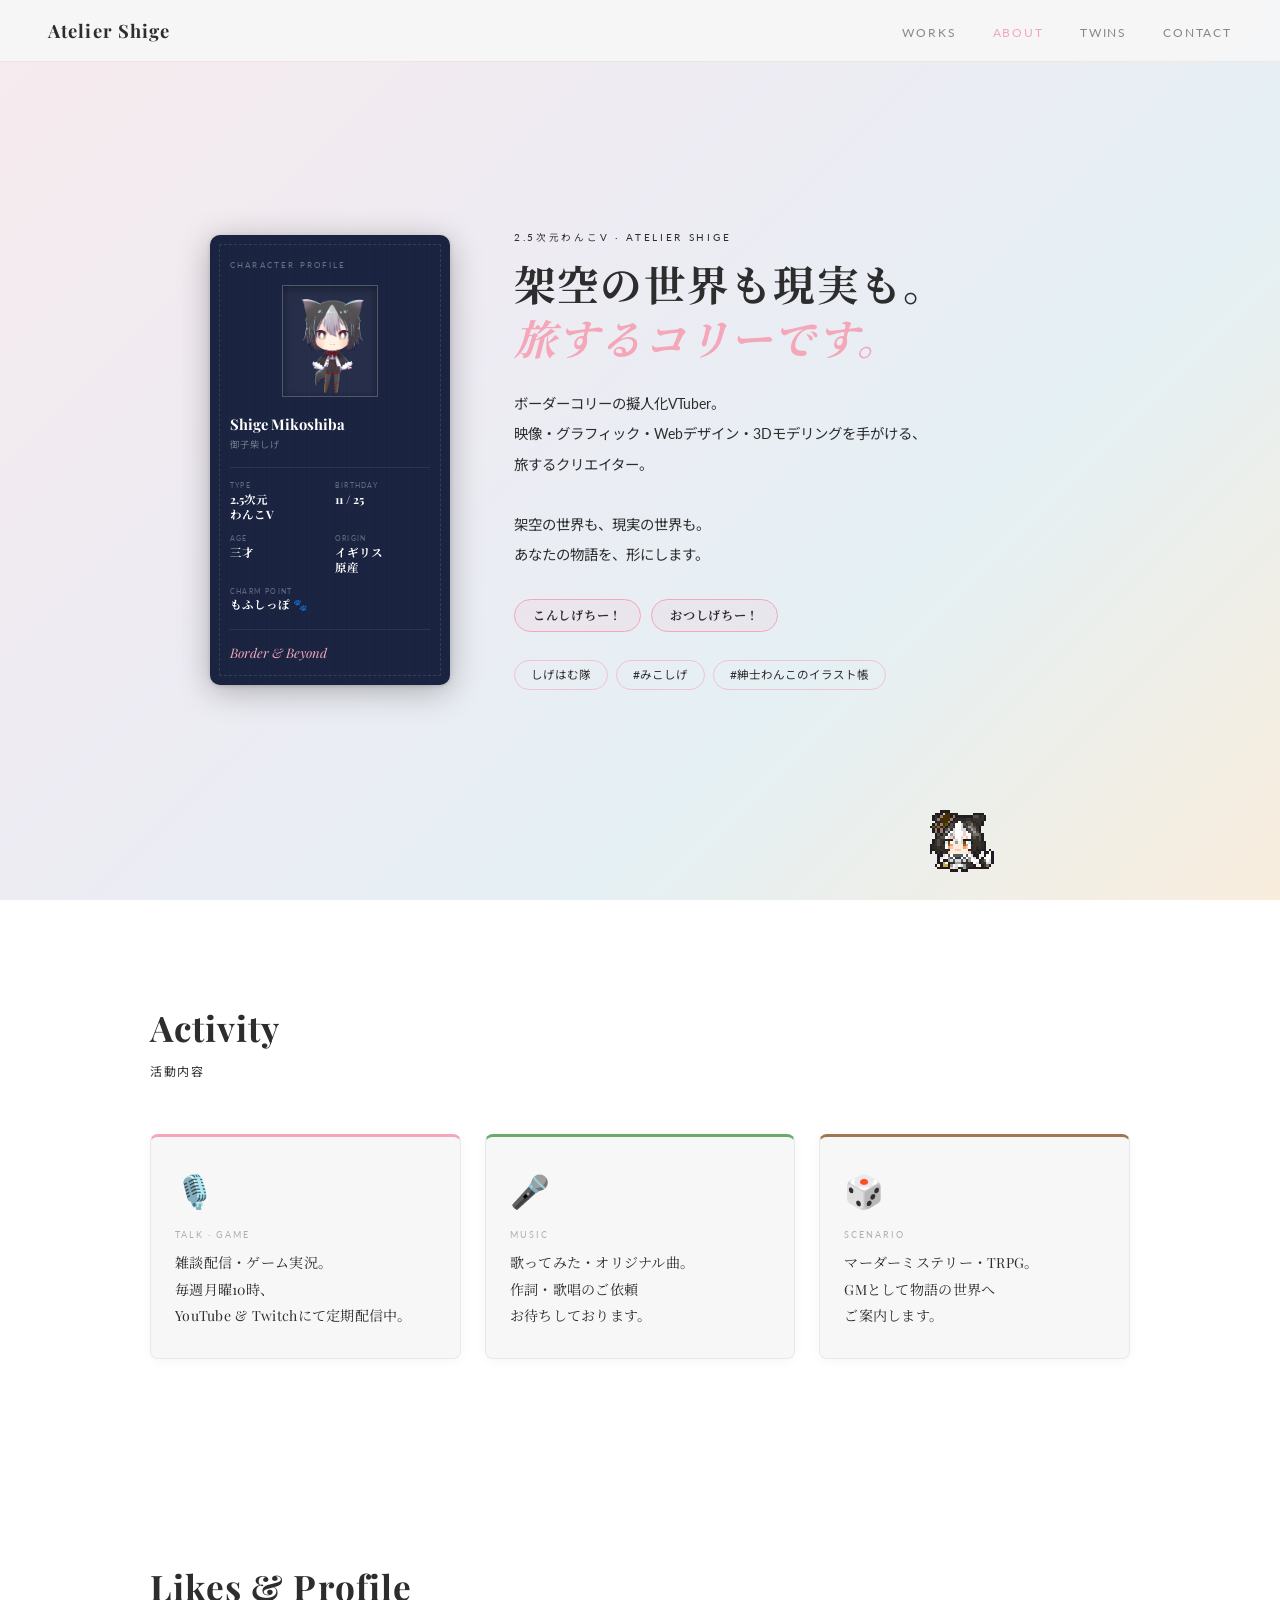
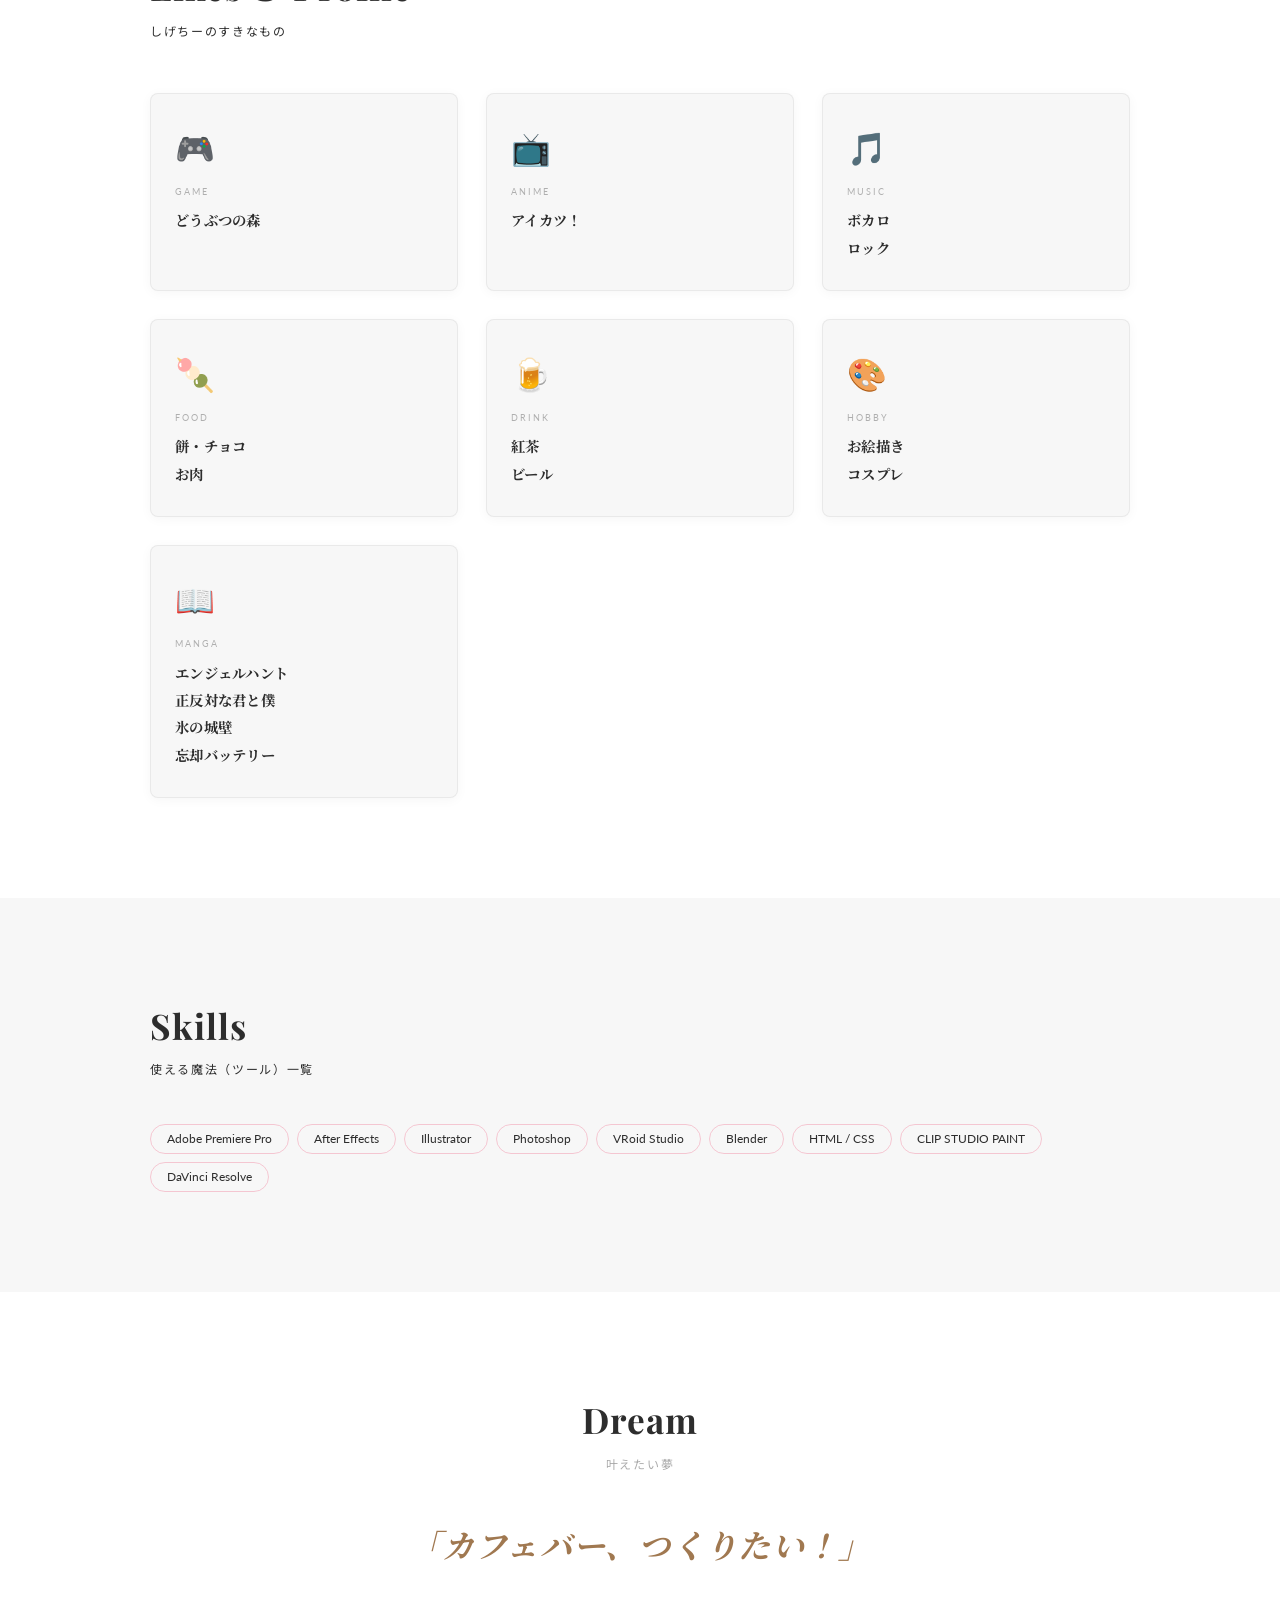
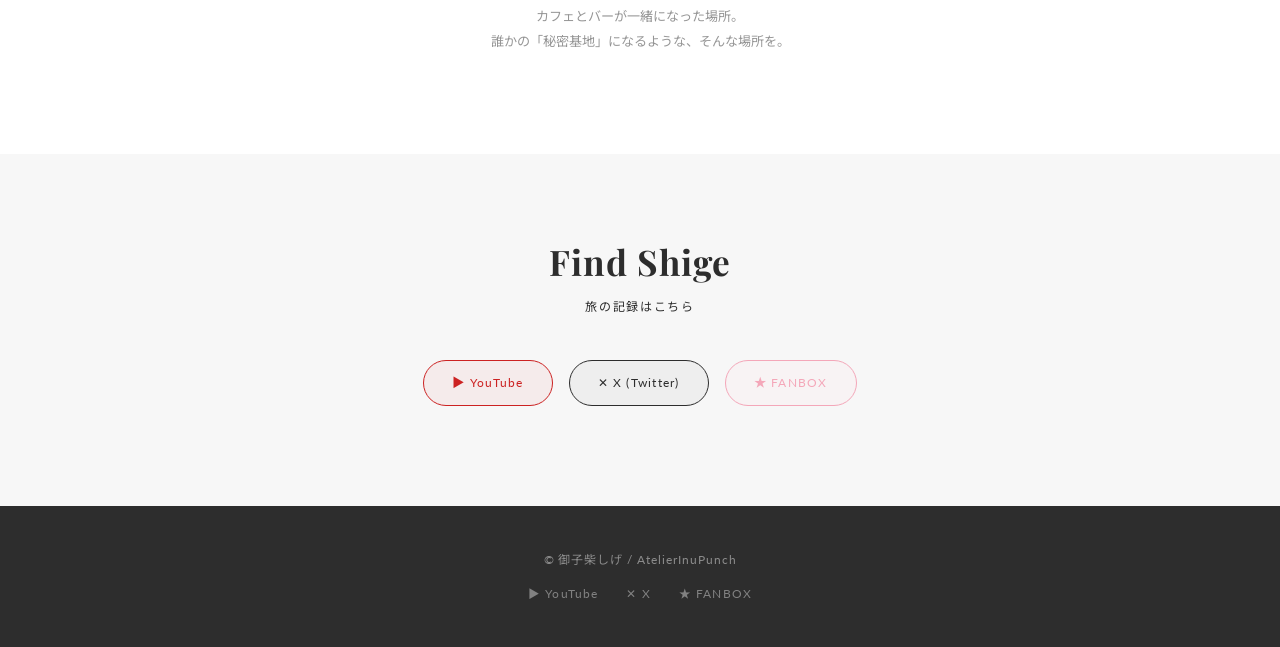
==== about.html @ a6fb4b96 "Initial commit: portfolio site" ====
<!DOCTYPE html>
<html lang="ja">
<head>
  <meta charset="UTF-8">
  <meta name="viewport" content="width=device-width, initial-scale=1.0">
  <title>About Shige | Atelier Shige</title>
  <meta name="description" content="御子柴しげ — 2.5次元わんこV。ボーダーコリーの擬人化VTuber。好奇心旺盛な旅するクリエイター。">
  <link rel="preconnect" href="https://fonts.googleapis.com">
  <link rel="preconnect" href="https://fonts.gstatic.com" crossorigin>
  <link href="https://fonts.googleapis.com/css2?family=Noto+Serif+JP:wght@400;700&family=Noto+Sans+JP:wght@400;500&family=Playfair+Display:ital,wght@0,400;0,700;1,400&family=Lato:wght@300;400&display=swap" rel="stylesheet">
  <link rel="stylesheet" href="css/style.css">
  <style>
    /* ===== About ページ専用スタイル ===== */

    /* ---- HERO ---- */
    .about-hero {
      min-height: 100vh;
      display: flex;
      align-items: center;
      justify-content: center;
      padding: 100px 40px 80px;
      position: relative;
      overflow: hidden;
    }

    .about-hero__bg {
      position: absolute;
      inset: 0;
      background: var(--hero-gradient);
      opacity: 0.15;
      z-index: 0;
    }

    .about-hero__inner {
      position: relative;
      z-index: 1;
      display: grid;
      grid-template-columns: auto 1fr;
      gap: 64px;
      align-items: center;
      max-width: 860px;
      width: 100%;
    }

    /* ---- ID カード ---- */
    .id-card {
      width: 240px;
      flex-shrink: 0;
      background:
        repeating-linear-gradient(
          90deg,
          transparent,
          transparent 19px,
          rgba(255,255,255,0.015) 19px,
          rgba(255,255,255,0.015) 20px
        ),
        #1a2340;
      color: #ffffff;
      border-radius: 10px;
      padding: 24px 20px 22px;
      box-shadow: 0 6px 32px rgba(0,0,0,0.28), 0 1px 4px rgba(0,0,0,0.15);
      outline: 1.5px dashed rgba(255,255,255,0.12);
      outline-offset: -10px;
    }

    .id-card__header {
      font-size: 0.48rem;
      letter-spacing: 0.28em;
      opacity: 0.35;
      text-transform: uppercase;
      margin-bottom: 14px;
    }

    .id-card__photo {
      width: 96px;
      height: 112px;
      margin: 0 auto 16px;
      overflow: hidden;
      border: 1px solid rgba(255,255,255,0.2);
      background: rgba(255,255,255,0.05);
      box-shadow: inset 0 2px 8px rgba(0,0,0,0.4);
    }
    .id-card__photo img {
      width: 100%;
      height: 100%;
      object-fit: cover;
      object-position: top center;
      display: block;
    }

    .id-card__name-en {
      font-family: var(--font-serif);
      font-size: 0.92rem;
      font-weight: 700;
      margin-bottom: 2px;
    }
    .id-card__name-ja {
      font-size: 0.58rem;
      letter-spacing: 0.12em;
      opacity: 0.4;
      margin-bottom: 14px;
    }

    .id-card__row {
      display: grid;
      grid-template-columns: 1fr 1fr;
      gap: 10px;
      border-top: 1px solid rgba(255,255,255,0.08);
      padding-top: 12px;
      margin-top: 2px;
    }
    .id-card__field-label {
      font-size: 0.42rem;
      letter-spacing: 0.18em;
      opacity: 0.32;
      text-transform: uppercase;
      margin-bottom: 2px;
    }
    .id-card__field-val {
      font-family: var(--font-serif);
      font-size: 0.72rem;
      font-weight: 700;
      line-height: 1.3;
    }

    .id-card__tagline {
      font-family: var(--font-serif);
      font-style: italic;
      font-size: 0.82rem;
      color: var(--shige-pink);
      margin-top: 16px;
      padding-top: 12px;
      border-top: 1px solid rgba(255,255,255,0.08);
    }

    /* ---- プロフィールテキスト（右カラム） ---- */
    .about-hero__text {
      max-width: 480px;
    }

    .about-hero__eyebrow {
      font-size: 0.6rem;
      letter-spacing: 0.28em;
      opacity: 0.35;
      text-transform: uppercase;
      margin-bottom: 12px;
    }

    .about-hero__catch {
      font-family: var(--font-serif);
      font-size: clamp(1.8rem, 3.5vw, 2.6rem);
      font-weight: 700;
      line-height: 1.3;
      margin-bottom: 24px;
      letter-spacing: 0.03em;
    }

    .about-hero__catch em {
      font-style: italic;
      color: var(--shige-pink);
    }

    .about-hero__copy {
      font-size: 0.9rem;
      line-height: 2.1;
      opacity: 0.72;
      margin-bottom: 28px;
    }

    /* 挨拶バッジ */
    .greeting-badges {
      display: flex;
      gap: 10px;
      flex-wrap: wrap;
      margin-bottom: 28px;
    }
    .greeting-badge {
      font-family: var(--font-serif);
      font-size: 0.76rem;
      font-weight: 700;
      padding: 6px 18px;
      border-radius: 100px;
      background: rgba(244,167,185,0.12);
      border: 1.5px solid var(--shige-pink);
      color: var(--dark-text);
      letter-spacing: 0.06em;
    }

    /* ---- LIKES セクション ---- */
    .likes-section {
      padding: 100px 0;
      background: #ffffff;
    }

    .likes-grid {
      display: grid;
      grid-template-columns: repeat(3, 1fr);
      gap: 28px;
      margin-top: 52px;
    }

    .like-card {
      background: var(--white-base);
      border-radius: 8px;
      padding: 28px 24px;
      border: 1.5px solid rgba(0,0,0,0.06);
      box-shadow: 0 2px 12px rgba(0,0,0,0.04);
    }

    .like-card__icon {
      font-size: 2rem;
      margin-bottom: 12px;
    }

    .like-card__label {
      font-size: 0.56rem;
      letter-spacing: 0.22em;
      opacity: 0.35;
      text-transform: uppercase;
      margin-bottom: 8px;
    }

    .like-card__items {
      font-family: var(--font-serif);
      font-size: 0.9rem;
      font-weight: 700;
      line-height: 1.9;
      letter-spacing: 0.02em;
    }

    /* ---- SKILLS セクション ---- */
    .skills-section {
      padding: 100px 0;
      background: var(--white-base);
    }

    /* ---- DREAM セクション ---- */
    .dream-section {
      padding: 100px 0;
      background: #ffffff;
      text-align: center;
    }

    .dream-quote {
      font-family: var(--font-serif);
      font-style: italic;
      font-size: clamp(1.4rem, 3vw, 2rem);
      font-weight: 700;
      color: var(--cocoa-brown);
      margin: 32px auto;
      max-width: 560px;
      line-height: 1.7;
      letter-spacing: 0.04em;
    }

    .dream-sub {
      font-size: 0.82rem;
      opacity: 0.5;
      line-height: 1.9;
    }

    /* ---- SNS ---- */
    .sns-section {
      padding: 80px 0 100px;
      background: var(--white-base);
      text-align: center;
    }

    .sns-grid {
      display: flex;
      justify-content: center;
      gap: 16px;
      flex-wrap: wrap;
      margin-top: 40px;
    }

    .sns-btn {
      display: inline-flex;
      align-items: center;
      gap: 8px;
      padding: 12px 28px;
      border-radius: 100px;
      font-size: 0.78rem;
      letter-spacing: 0.1em;
      border: 1.5px solid currentColor;
      transition: transform 0.25s cubic-bezier(.34,1.56,.64,1),
                  background 0.2s, color 0.2s;
    }
    .sns-btn:hover {
      transform: translateY(-3px);
    }
    .sns-btn--yt {
      color: #cc2222;
      background: rgba(204,34,34,0.05);
    }
    .sns-btn--yt:hover { background: #cc2222; color: #fff; }

    .sns-btn--x {
      color: var(--dark-text);
      background: rgba(45,45,45,0.04);
    }
    .sns-btn--x:hover { background: var(--dark-text); color: #fff; }

    .sns-btn--fanbox {
      color: var(--shige-pink);
      background: rgba(244,167,185,0.06);
    }
    .sns-btn--fanbox:hover { background: var(--shige-pink); color: #fff; }

    /* ---- Responsive ---- */
    @media (max-width: 760px) {
      .about-hero__inner {
        grid-template-columns: 1fr;
        justify-items: center;
        gap: 36px;
      }
      .about-hero__text {
        text-align: center;
      }
      .greeting-badges {
        justify-content: center;
      }
      .skill-tags {
        justify-content: center;
      }
      .likes-grid {
        grid-template-columns: 1fr 1fr;
      }
      .about-hero {
        padding: 80px 20px 60px;
      }
    }
    @media (max-width: 500px) {
      .likes-grid {
        grid-template-columns: 1fr;
      }
    }
  </style>
</head>
<body>

  <!-- 右下固定マスコット -->
  <img class="mascot-sticky"
       src="assets/characters/dot/dotpict_animation_20260107_115826.gif"
       alt="しげちゃん">

  <!-- ナビゲーション -->
  <nav class="site-nav">
    <a class="site-nav__logo" href="index.html">Atelier Shige</a>
    <ul class="site-nav__links">
      <li><a href="index.html#works">WORKS</a></li>
      <li><a href="about.html" style="opacity:1; color: var(--shige-pink);">ABOUT</a></li>
      <li><a href="twins.html">TWINS</a></li>
      <li><a href="index.html#contact">CONTACT</a></li>
    </ul>
  </nav>

  <!-- ==============================
       HERO — IDカード + プロフィール
  ============================== -->
  <section class="about-hero">
    <div class="about-hero__bg"></div>
    <div class="about-hero__inner">

      <!-- IDカード -->
      <div class="id-card reveal">
        <p class="id-card__header">Character Profile</p>
        <div class="id-card__photo">
          <img src="assets/characters/sd/sd_normal_stand.png" alt="御子柴しげ">
        </div>
        <p class="id-card__name-en">Shige Mikoshiba</p>
        <p class="id-card__name-ja">御子柴しげ</p>

        <div class="id-card__row">
          <div>
            <p class="id-card__field-label">Type</p>
            <p class="id-card__field-val">2.5次元<br>わんこV</p>
          </div>
          <div>
            <p class="id-card__field-label">Birthday</p>
            <p class="id-card__field-val">11 / 25</p>
          </div>
          <div>
            <p class="id-card__field-label">Age</p>
            <p class="id-card__field-val">三才</p>
          </div>
          <div>
            <p class="id-card__field-label">Origin</p>
            <p class="id-card__field-val">イギリス<br>原産</p>
          </div>
          <div style="grid-column: 1 / -1;">
            <p class="id-card__field-label">Charm Point</p>
            <p class="id-card__field-val">もふしっぽ 🐾</p>
          </div>
        </div>

        <p class="id-card__tagline">Border &amp; Beyond</p>
      </div>

      <!-- プロフィールテキスト -->
      <div class="about-hero__text">
        <p class="about-hero__eyebrow reveal">2.5次元わんこV · Atelier Shige</p>
        <h1 class="about-hero__catch reveal">
          架空の世界も現実も。<br><em>旅するコリーです。</em>
        </h1>
        <p class="about-hero__copy reveal">
          ボーダーコリーの擬人化VTuber。<br>
          映像・グラフィック・Webデザイン・3Dモデリングを手がける、<br>
          旅するクリエイター。<br><br>
          架空の世界も、現実の世界も。<br>
          あなたの物語を、形にします。
        </p>

        <div class="greeting-badges reveal">
          <span class="greeting-badge">こんしげちー！</span>
          <span class="greeting-badge">おつしげちー！</span>
        </div>

        <div class="skill-tags reveal">
          <span class="tag">しげはむ隊</span>
          <span class="tag">#みこしげ</span>
          <span class="tag">#紳士わんこのイラスト帳</span>
        </div>
      </div>

    </div>
  </section>

  <!-- ==============================
       ACTIVITY
  ============================== -->
  <section style="padding: 100px 0; background: #ffffff;">
    <div class="section-inner">
      <h2 class="section-title reveal">Activity</h2>
      <p class="section-sub reveal">活動内容</p>
      <div style="display: grid; grid-template-columns: repeat(3,1fr); gap: 24px; margin-top: 52px;">

        <div class="like-card reveal" style="border-top: 3px solid var(--shige-pink);">
          <div class="like-card__icon">🎙️</div>
          <p class="like-card__label">Talk · Game</p>
          <p class="like-card__items" style="font-size:0.88rem; font-weight:400; line-height:1.9;">
            雑談配信・ゲーム実況。<br>毎週月曜10時、<br>YouTube & Twitchにて定期配信中。
          </p>
        </div>

        <div class="like-card reveal" style="border-top: 3px solid #6aaa6a;">
          <div class="like-card__icon">🎤</div>
          <p class="like-card__label">Music</p>
          <p class="like-card__items" style="font-size:0.88rem; font-weight:400; line-height:1.9;">
            歌ってみた・オリジナル曲。<br>作詞・歌唱のご依頼<br>お待ちしております。
          </p>
        </div>

        <div class="like-card reveal" style="border-top: 3px solid var(--cocoa-brown);">
          <div class="like-card__icon">🎲</div>
          <p class="like-card__label">Scenario</p>
          <p class="like-card__items" style="font-size:0.88rem; font-weight:400; line-height:1.9;">
            マーダーミステリー・TRPG。<br>GMとして物語の世界へ<br>ご案内します。
          </p>
        </div>

      </div>
    </div>
  </section>

  <!-- ==============================
       LIKES
  ============================== -->
  <section class="likes-section">
    <div class="section-inner">
      <h2 class="section-title reveal">Likes &amp; Profile</h2>
      <p class="section-sub reveal">しげちーのすきなもの</p>

      <div class="likes-grid">

        <div class="like-card reveal">
          <div class="like-card__icon">🎮</div>
          <p class="like-card__label">Game</p>
          <p class="like-card__items">どうぶつの森</p>
        </div>

        <div class="like-card reveal">
          <div class="like-card__icon">📺</div>
          <p class="like-card__label">Anime</p>
          <p class="like-card__items">アイカツ！</p>
        </div>

        <div class="like-card reveal">
          <div class="like-card__icon">🎵</div>
          <p class="like-card__label">Music</p>
          <p class="like-card__items">ボカロ<br>ロック</p>
        </div>

        <div class="like-card reveal">
          <div class="like-card__icon">🍡</div>
          <p class="like-card__label">Food</p>
          <p class="like-card__items">餅・チョコ<br>お肉</p>
        </div>

        <div class="like-card reveal">
          <div class="like-card__icon">🍺</div>
          <p class="like-card__label">Drink</p>
          <p class="like-card__items">紅茶<br>ビール</p>
        </div>

        <div class="like-card reveal">
          <div class="like-card__icon">🎨</div>
          <p class="like-card__label">Hobby</p>
          <p class="like-card__items">お絵描き<br>コスプレ</p>
        </div>

        <div class="like-card reveal">
          <div class="like-card__icon">📖</div>
          <p class="like-card__label">Manga</p>
          <p class="like-card__items">エンジェルハント<br>正反対な君と僕<br>氷の城壁<br>忘却バッテリー</p>
        </div>

      </div>
    </div>
  </section>

  <!-- ==============================
       SKILLS
  ============================== -->
  <section class="skills-section">
    <div class="section-inner">
      <h2 class="section-title reveal">Skills</h2>
      <p class="section-sub reveal">使える魔法（ツール）一覧</p>
      <div class="skill-tags reveal">
        <span class="tag">Adobe Premiere Pro</span>
        <span class="tag">After Effects</span>
        <span class="tag">Illustrator</span>
        <span class="tag">Photoshop</span>
        <span class="tag">VRoid Studio</span>
        <span class="tag">Blender</span>
        <span class="tag">HTML / CSS</span>
        <span class="tag">CLIP STUDIO PAINT</span>
        <span class="tag">DaVinci Resolve</span>
      </div>
    </div>
  </section>

  <!-- ==============================
       DREAM
  ============================== -->
  <section class="dream-section reveal">
    <div class="section-inner">
      <h2 class="section-title">Dream</h2>
      <p class="section-sub">叶えたい夢</p>
      <p class="dream-quote">
        「カフェバー、つくりたい！」
      </p>
      <p class="dream-sub">
        カフェとバーが一緒になった場所。<br>
        誰かの「秘密基地」になるような、そんな場所を。
      </p>
    </div>
  </section>

  <!-- ==============================
       SNS
  ============================== -->
  <section class="sns-section">
    <div class="section-inner">
      <h2 class="section-title reveal">Find Shige</h2>
      <p class="section-sub reveal">旅の記録はこちら</p>
      <div class="sns-grid reveal">
        <a class="sns-btn sns-btn--yt"
           href="https://www.youtube.com/@shigechanwanko"
           target="_blank" rel="noopener noreferrer">
          ▶ YouTube
        </a>
        <a class="sns-btn sns-btn--x"
           href="https://x.com/MikoshibaShige"
           target="_blank" rel="noopener noreferrer">
          ✕ X (Twitter)
        </a>
        <a class="sns-btn sns-btn--fanbox"
           href="https://shigewanchan.fanbox.cc/"
           target="_blank" rel="noopener noreferrer">
          ★ FANBOX
        </a>
      </div>
    </div>
  </section>

  <!-- フッター -->
  <footer class="site-footer">
    <p class="footer__copy">© 御子柴しげ / AtelierInuPunch</p>
    <div class="footer__sns">
      <a href="https://www.youtube.com/@shigechanwanko" target="_blank" rel="noopener noreferrer">▶ YouTube</a>
      <a href="https://x.com/MikoshibaShige"            target="_blank" rel="noopener noreferrer">✕ X</a>
      <a href="https://shigewanchan.fanbox.cc/"          target="_blank" rel="noopener noreferrer">★ FANBOX</a>
    </div>
  </footer>

  <script src="js/main.js"></script>
</body>
</html>
---- css/style.css ----
/* ============================================================
   Atelier Shige — Portfolio Site
   担当：レン | 2026-03-24
   カラー・フォントは brand_guidelines.md と同期
============================================================ */

/* ---------- CSS Variables ---------- */
:root {
  --shige-pink:    #F4A7B9;
  --base-blue:     #7EC8E3;
  --orange-accent: #FFB347;
  --purple-accent: #B8A9DC;
  --green-accent:  #A8D8A8;
  --white-base:    #F7F7F7;
  --dark-text:     #2D2D2D;
  --cocoa-brown:   #A07850;

  --font-serif: 'Playfair Display', 'Noto Serif JP', serif;
  --font-sans:  'Lato', 'Noto Sans JP', sans-serif;

  --hero-gradient: linear-gradient(
    135deg,
    #F4A7B9 0%,
    #B8A9DC 38%,
    #7EC8E3 68%,
    #FFB347 100%
  );
}

/* ---------- Reset ---------- */
*, *::before, *::after {
  box-sizing: border-box;
  margin: 0;
  padding: 0;
}
html {
  scroll-behavior: smooth;
}
body {
  font-family: var(--font-sans);
  background: var(--white-base);
  color: var(--dark-text);
  overflow-x: hidden;
  line-height: 1.6;
}
img {
  max-width: 100%;
  display: block;
}
a {
  color: inherit;
  text-decoration: none;
}

/* ============================================================
   Navigation
============================================================ */
.site-nav {
  position: fixed;
  top: 0; left: 0; right: 0;
  z-index: 200;
  display: flex;
  align-items: center;
  justify-content: space-between;
  padding: 16px 48px;
  background: rgba(247, 247, 247, 0.88);
  backdrop-filter: blur(10px);
  -webkit-backdrop-filter: blur(10px);
  border-bottom: 1px solid rgba(160, 120, 80, 0.12);
}

.site-nav__logo {
  font-family: var(--font-serif);
  font-size: 1.15rem;
  font-weight: 700;
  letter-spacing: 0.06em;
  color: var(--dark-text);
  transition: color 0.2s;
}
.site-nav__logo:hover {
  color: var(--cocoa-brown);
}

.site-nav__links {
  display: flex;
  gap: 36px;
  list-style: none;
}
.site-nav__links a {
  font-size: 0.72rem;
  font-weight: 400;
  letter-spacing: 0.16em;
  color: var(--dark-text);
  opacity: 0.55;
  transition: opacity 0.2s;
}
.site-nav__links a:hover {
  opacity: 1;
}

/* ============================================================
   Sticky Mascot (dotpict GIF)
============================================================ */
.mascot-sticky {
  position: fixed;
  bottom: 28px;
  right: 28px;
  width: 72px;
  height: auto;
  z-index: 150;
  pointer-events: none;
  image-rendering: pixelated;
  image-rendering: crisp-edges;
}

/* ============================================================
   HERO — パスポート + チケット差し込み + ステッカー
============================================================ */
.hero {
  min-height: 100vh;
  display: flex;
  align-items: center;
  justify-content: center;
  padding: 100px 40px 80px;
  position: relative;
  overflow: hidden;
}

.hero__bg {
  position: absolute;
  inset: 0;
  background: var(--hero-gradient);
  opacity: 0.2;
  z-index: 0;
}

/* ===== hero-spread：全要素を包むコンテナ ===== */
.hero-spread {
  position: relative;
  z-index: 1;
  width: 860px;
  height: 580px;
}

/* ============================================================
   PASSPORT（IDページのみ・1カラム）
============================================================ */
.passport {
  position: absolute;
  left: 50px;
  top: 10px;
  width: 272px;
  min-height: 460px;
  z-index: 10;
  background:
    repeating-linear-gradient(
      90deg,
      transparent,
      transparent 19px,
      rgba(255,255,255,0.015) 19px,
      rgba(255,255,255,0.015) 20px
    ),
    #1a2340;
  color: #ffffff;
  border-radius: 8px;
  padding: 24px 20px 20px;
  display: flex;
  flex-direction: column;
  gap: 8px;
  outline: 1.5px dashed rgba(255,255,255,0.12);
  outline-offset: -10px;
  box-shadow:
    0 4px 20px rgba(0,0,0,0.25),
    0 1px 3px rgba(0,0,0,0.15);
}

.passport__header-text {
  font-family: var(--font-serif);
  font-size: 0.52rem;
  letter-spacing: 0.28em;
  opacity: 0.38;
  text-transform: uppercase;
}

/* 写真フレーム（頭部クロップ） */
.passport__photo-frame {
  align-self: center;
  padding: 5px;
  background: rgba(255,255,255,0.06);
  border: 1px solid rgba(255,255,255,0.2);
  box-shadow: inset 0 2px 8px rgba(0,0,0,0.4);
  width: 100px;
  overflow: hidden;
}
.passport__chara {
  width: 100px;
  height: 104px;
  object-fit: cover;
  object-position: top center;
  display: block;
}

.passport__info {
  border-top: 1px solid rgba(255,255,255,0.08);
  padding-top: 10px;
}
.passport__label {
  font-size: 0.46rem;
  letter-spacing: 0.22em;
  opacity: 0.35;
  margin-top: 9px;
  text-transform: uppercase;
}
.passport__label:first-child { margin-top: 0; }
.passport__value {
  font-family: var(--font-serif);
  font-size: 0.78rem;
  font-weight: 700;
  margin-top: 2px;
}

/* パスポートスタンプ：パスポート内・絶対配置 */
.passport__stamp-area {
  position: absolute;
  bottom: 44px;
  left: 50%;
  transform: translateX(-50%);
}

.passport__tagline {
  font-family: var(--font-serif);
  font-style: italic;
  font-size: 0.95rem;
  color: var(--shige-pink);
  margin-top: auto;
  padding-top: 12px;
  border-top: 1px solid rgba(255,255,255,0.08);
}

/* ---- スタンプ（1個だけ使用）---- */
.stamp {
  position: relative;
  display: flex;
  flex-direction: column;
  align-items: center;
  justify-content: center;
  gap: 3px;
  width: 80px;
  height: 80px;
  border-radius: 50%;
  border: 2px solid currentColor;
  opacity: 0.78;
  cursor: default;
  transition: transform 0.3s cubic-bezier(.34,1.56,.64,1), opacity 0.3s;
}
.stamp::before {
  content: '';
  position: absolute;
  inset: 5px;
  border-radius: 50%;
  border: 1px solid currentColor;
  opacity: 0.4;
}
.stamp:hover { transform: rotate(-8deg) scale(1.1); opacity: 1; }

.stamp__label {
  font-family: var(--font-serif);
  font-size: 0.54rem;
  font-weight: 700;
  letter-spacing: 0.1em;
  text-transform: uppercase;
  position: relative; z-index: 1;
}
.stamp__icon  {
  font-size: 1.4rem;
  position: relative; z-index: 1;
}
.stamp__date  {
  font-family: var(--font-serif);
  font-size: 0.42rem;
  letter-spacing: 0.06em;
  opacity: 0.6;
  position: relative; z-index: 1;
}

.stamp--pink   { color: var(--shige-pink);    background: rgba(244,167,185,0.1); }
.stamp--purple { color: var(--purple-accent); background: rgba(184,169,220,0.1); }
.stamp--blue   { color: #5aabcb;              background: rgba(126,200,227,0.1); }
.stamp--orange { color: #d4893a;              background: rgba(255,179,71, 0.1); }
.stamp--brown  { color: var(--cocoa-brown);   background: rgba(160,120,80, 0.1); }
.stamp--green  { color: #6aaa6a;              background: rgba(168,216,168,0.1); }

/* ============================================================
   TICKETS（差し込み型・4枚）
============================================================ */
.tickets {
  position: absolute;
  left: 272px;   /* passport左端(50px) + passport幅(272px) - 50px重なり */
  top: 10px;
  z-index: 5;    /* パスポートの後ろ */
  display: flex;
  flex-direction: column;
  gap: 14px;
}

.ticket {
  display: flex;
  width: 440px;
  background: #ffffff;
  border-radius: 8px;
  overflow: hidden;
  box-shadow: 0 4px 20px rgba(0,0,0,0.12), 0 1px 4px rgba(0,0,0,0.08);
  transform: rotate(var(--r, 0deg));
  transform-origin: left center;
  transition: transform 0.25s cubic-bezier(.34,1.56,.64,1),
              box-shadow 0.25s, filter 0.25s;
  text-decoration: none;
  color: var(--dark-text);
  /* 左端はパスポートの下に隠れるので左パディングで調整 */
  padding-left: 52px;
}
.ticket:hover {
  transform: rotate(calc(var(--r, 0deg) - 1deg)) translateX(6px);
  box-shadow: 0 8px 32px rgba(0,0,0,0.18);
  z-index: 6;
  filter: brightness(1.02);
}

/* 各チケットのアクセントカラー（左ボーダー） */
.ticket--scenario { border-left: 4px solid var(--cocoa-brown); }
.ticket--video    { border-left: 4px solid var(--shige-pink); }
.ticket--web      { border-left: 4px solid var(--base-blue); }
.ticket--design   { border-left: 4px solid var(--purple-accent); }

/* チケット本体 */
.ticket__main {
  flex: 1;
  padding: 12px 14px 12px 10px;
  border-right: 2px dashed rgba(0,0,0,0.1);
  display: flex;
  flex-direction: column;
  gap: 3px;
}
.ticket__top {
  display: flex;
  justify-content: space-between;
  align-items: center;
  margin-bottom: 2px;
}
.ticket__flight {
  font-size: 0.58rem;
  letter-spacing: 0.14em;
  opacity: 0.4;
  font-family: var(--font-serif);
}
.ticket__plane {
  font-size: 0.9rem;
  opacity: 0.35;
}
.ticket__dest {
  font-family: var(--font-serif);
  font-size: 1rem;
  font-weight: 700;
  letter-spacing: 0.02em;
  line-height: 1.2;
}
.ticket__sub {
  font-size: 0.68rem;
  opacity: 0.5;
  letter-spacing: 0.06em;
}
.ticket__bottom {
  display: flex;
  gap: 20px;
  margin-top: 4px;
}
.ticket__meta-label {
  font-size: 0.46rem;
  letter-spacing: 0.16em;
  opacity: 0.35;
  text-transform: uppercase;
}
.ticket__meta-val {
  font-family: var(--font-serif);
  font-size: 0.7rem;
  font-weight: 700;
  margin-top: 1px;
}

/* スタブ（切り離し部分） */
.ticket__stub {
  width: 72px;
  padding: 12px 10px;
  display: flex;
  flex-direction: column;
  align-items: center;
  justify-content: space-between;
  background: rgba(0,0,0,0.025);
}
.ticket__stub-label {
  font-family: var(--font-serif);
  font-size: 0.54rem;
  font-weight: 700;
  letter-spacing: 0.1em;
  writing-mode: vertical-rl;
  text-orientation: mixed;
  opacity: 0.45;
}
/* バーコード（CSSで生成） */
.ticket__barcode {
  width: 44px;
  height: 28px;
  background: repeating-linear-gradient(
    90deg,
    #2D2D2D 0px,   #2D2D2D 2px,
    transparent 2px, transparent 4px,
    #2D2D2D 4px,   #2D2D2D 5px,
    transparent 5px, transparent 8px,
    #2D2D2D 8px,   #2D2D2D 11px,
    transparent 11px,transparent 13px,
    #2D2D2D 13px,  #2D2D2D 14px,
    transparent 14px,transparent 17px
  );
  opacity: 0.25;
  border-radius: 1px;
}

/* ============================================================
   STICKERS（各種形状・散らばり）
============================================================ */
.sticker {
  position: absolute;
  z-index: 2;  /* パスポート(10)・チケット(5)より後ろ */
  transform: translate(var(--tx, 0), var(--ty, 0)) rotate(var(--r, 0deg));
  display: flex;
  align-items: center;
  justify-content: center;
  font-family: var(--font-serif);
  font-weight: 700;
  font-size: 0.78rem;
  letter-spacing: 0.1em;
  text-transform: uppercase;
  text-align: center;
  line-height: 1.3;
  border: 2px solid currentColor;
  padding: 7px 12px;
  pointer-events: none;
  opacity: 0.82;
}

/* 形状バリエーション */
.sticker--circle {
  width: 74px;
  height: 74px;
  border-radius: 50%;
  padding: 0;
  font-size: 0.7rem;
}
.sticker--pill {
  border-radius: 100px;
  padding: 6px 16px;
  white-space: nowrap;
}
.sticker--badge {
  border-radius: 6px;
  padding: 7px 12px;
  font-size: 0.7rem;
}

/* カラー */
.sticker--pink   { color: var(--shige-pink);    background: rgba(244,167,185,0.12); }
.sticker--blue   { color: #5aabcb;              background: rgba(126,200,227,0.12); }
.sticker--purple { color: var(--purple-accent); background: rgba(184,169,220,0.12); }
.sticker--orange { color: #d4893a;              background: rgba(255,179,71, 0.12); }
.sticker--brown  { color: var(--cocoa-brown);   background: rgba(160,120,80, 0.12); }
.sticker--green  { color: #6aaa6a;              background: rgba(168,216,168,0.12); }

/* ============================================================
   Section commons
============================================================ */
.section-inner {
  max-width: 1060px;
  margin: 0 auto;
  padding: 0 40px;
}

.section-title {
  font-family: var(--font-serif);
  font-size: clamp(1.6rem, 3vw, 2.2rem);
  font-weight: 700;
  letter-spacing: 0.03em;
  margin-bottom: 6px;
}

.section-sub {
  font-size: 0.75rem;
  letter-spacing: 0.14em;
  opacity: 0.4;
  margin-bottom: 44px;
}

/* ============================================================
   ABOUT
============================================================ */
.about {
  padding: 110px 0;
  background: var(--white-base);
}

.about__copy {
  font-size: 1rem;
  line-height: 2.1;
  margin-bottom: 36px;
  color: var(--dark-text);
  opacity: 0.85;
}

.skill-tags {
  display: flex;
  flex-wrap: wrap;
  gap: 8px;
}
.tag {
  font-size: 0.72rem;
  padding: 5px 16px;
  border-radius: 100px;
  border: 1.5px solid rgba(244,167,185,0.6);
  color: var(--dark-text);
  transition: background 0.2s, border-color 0.2s;
  cursor: default;
}
.tag:hover {
  background: var(--shige-pink);
  border-color: var(--shige-pink);
  color: #fff;
}

/* ============================================================
   WORKS
============================================================ */
.works {
  padding: 110px 0;
  background: #ffffff;
}

.works__grid {
  display: grid;
  grid-template-columns: repeat(3, 1fr);
  gap: 28px;
}

/* Postcard card */
.card {
  position: relative;
  background: var(--white-base);
  border-radius: 6px;
  border: 1.5px solid #e6e6e6;
  box-shadow: 2px 4px 18px rgba(0,0,0,0.06);
  overflow: hidden;
  transition: transform 0.3s cubic-bezier(.34,1.56,.64,1), box-shadow 0.3s;
}
.card:hover {
  transform: translateY(-8px);
  box-shadow: 4px 16px 40px rgba(244,167,185,0.28);
}

.card__img {
  width: 100%;
  aspect-ratio: 16 / 9;
  object-fit: cover;
  display: block;
}

.card__body {
  padding: 16px 18px 20px;
}
.card__category {
  font-size: 0.62rem;
  letter-spacing: 0.16em;
  opacity: 0.4;
  margin-bottom: 5px;
  text-transform: uppercase;
}
.card__title {
  font-family: var(--font-serif);
  font-size: 0.95rem;
  font-weight: 700;
  line-height: 1.55;
  margin-bottom: 8px;
}
.card__desc {
  font-size: 0.78rem;
  line-height: 1.8;
  opacity: 0.65;
}

/* カードのジャンルスタンプ */
.card__stamp {
  position: absolute;
  top: 10px;
  right: 10px;
  font-size: 0.52rem;
  font-weight: 700;
  letter-spacing: 0.1em;
  padding: 3px 9px;
  border-radius: 100px;
  border: 1.5px solid currentColor;
  background: rgba(255,255,255,0.9);
  backdrop-filter: blur(4px);
}
.card__stamp--video    { color: var(--shige-pink); }
.card__stamp--design   { color: var(--purple-accent); }
.card__stamp--web      { color: var(--base-blue); }
.card__stamp--scenario { color: var(--cocoa-brown); }
.card__stamp--3d       { color: var(--orange-accent); }
.card__stamp--music    { color: #6aaa6a; }

/* リンクありカード */
a.card {
  display: block;
  cursor: pointer;
}
a.card::after {
  content: '▶ 視聴する';
  display: block;
  font-size: 0.64rem;
  letter-spacing: 0.1em;
  opacity: 0.4;
  padding: 0 18px 14px;
  transition: opacity 0.2s;
}
a.card:hover::after { opacity: 0.8; }

/* ============================================================
   JOURNAL
============================================================ */
.journal {
  padding: 110px 0;
  background: var(--white-base);
}

.journal__empty {
  font-family: var(--font-serif);
  font-style: italic;
  opacity: 0.28;
  font-size: 1.05rem;
  text-align: center;
  padding: 64px 0;
  letter-spacing: 0.08em;
}

/* ---- ジャーナルカードテンプレート ----
   新しい研究録を追加するときはこのHTMLをコピーして使う。
   詳細は index.html のコメントアウトを参照。

.journal-card { ... }
*/
.journal-card {
  background: #ffffff;
  border-radius: 6px;
  border-left: 3px solid var(--shige-pink);
  padding: 20px 24px;
  margin-bottom: 20px;
  box-shadow: 0 2px 10px rgba(0,0,0,0.05);
}
.journal-card__meta {
  display: flex;
  align-items: center;
  gap: 12px;
  margin-bottom: 10px;
}
.journal-card__status {
  font-size: 0.6rem;
  font-weight: 700;
  letter-spacing: 0.1em;
  padding: 2px 10px;
  border-radius: 100px;
}
.journal-card__status--wip  { background: var(--shige-pink); color: #fff; }
.journal-card__status--done { background: var(--base-blue);  color: #fff; }
.journal-card__date {
  font-size: 0.68rem;
  opacity: 0.38;
}
.journal-card__title {
  font-family: var(--font-serif);
  font-size: 1rem;
  font-weight: 700;
  margin-bottom: 8px;
}
.journal-card__desc {
  font-size: 0.8rem;
  line-height: 1.85;
  opacity: 0.7;
}
.journal-card__img {
  width: 100%;
  border-radius: 4px;
  margin-top: 14px;
}

/* ============================================================
   CONTACT
============================================================ */
.contact {
  padding: 110px 0;
  background: #ffffff;
  text-align: center;
}
.contact .section-inner {
  max-width: 580px;
}

.contact__copy {
  font-size: 0.95rem;
  line-height: 2.1;
  margin-bottom: 44px;
  opacity: 0.75;
}

.contact__links {
  display: flex;
  flex-direction: column;
  align-items: center;
  gap: 14px;
}

.contact__btn {
  display: inline-block;
  padding: 14px 44px;
  border-radius: 100px;
  font-size: 0.82rem;
  letter-spacing: 0.1em;
  transition: transform 0.25s cubic-bezier(.34,1.56,.64,1), box-shadow 0.25s;
  cursor: pointer;
  min-width: 220px;
  text-align: center;
}
.contact__btn:hover {
  transform: translateY(-3px);
  box-shadow: 0 8px 24px rgba(0,0,0,0.12);
}

.contact__btn--form {
  background: var(--shige-pink);
  color: #ffffff;
}
.contact__btn--mail {
  background: var(--white-base);
  border: 1.5px solid rgba(45,45,45,0.25);
  color: var(--dark-text);
}
.contact__btn--x {
  background: var(--dark-text);
  color: #ffffff;
}

/* ============================================================
   FOOTER
============================================================ */
.site-footer {
  padding: 44px 40px;
  background: var(--dark-text);
  color: rgba(255,255,255,0.45);
  text-align: center;
}
.footer__copy {
  font-size: 0.75rem;
  letter-spacing: 0.08em;
}
.footer__sns {
  display: flex;
  justify-content: center;
  gap: 28px;
  margin-top: 16px;
}
.footer__sns a {
  font-size: 0.72rem;
  letter-spacing: 0.1em;
  color: rgba(255,255,255,0.4);
  transition: color 0.2s;
}
.footer__sns a:hover {
  color: var(--shige-pink);
}

/* ============================================================
   Reveal animation (scroll fade-in)
============================================================ */
.reveal {
  opacity: 0;
  transform: translateY(28px);
  transition: opacity 0.65s ease, transform 0.65s ease;
}
.reveal.is-visible {
  opacity: 1;
  transform: translateY(0);
}

/* ============================================================
   Responsive
============================================================ */
@media (max-width: 1000px) {
  .works__grid {
    grid-template-columns: repeat(2, 1fr);
  }
}

@media (max-width: 720px) {
  /* --- Nav --- */
  .site-nav {
    padding: 14px 20px;
  }
  .site-nav__links {
    gap: 20px;
  }
  .site-nav__links a {
    font-size: 0.66rem;
  }

  /* --- Hero --- */
  .hero {
    padding: 80px 20px 60px;
    align-items: flex-start;
  }

  /* 固定サイズ→縦スタックのフローレイアウトに切り替え */
  .hero-spread {
    width: 100%;
    height: auto;
    display: flex;
    flex-direction: column;
    align-items: center;
    gap: 24px;
  }

  /* ステッカーは絶対配置・座標固定のため非表示 */
  .sticker {
    display: none;
  }

  /* パスポートを通常フローに戻す */
  .passport {
    position: static;
    width: 100%;
    max-width: 300px;
    min-height: auto;
  }

  /* チケットを通常フローに戻す */
  .tickets {
    position: static;
    width: 100%;
    max-width: 360px;
  }

  /* チケット：幅を画面に合わせ・回転なし・左パディングリセット */
  .ticket {
    width: 100%;
    padding-left: 0;
    transform: none !important;
  }
  .ticket:hover {
    transform: none !important;
  }

  /* --- Sections --- */
  .section-inner {
    padding: 0 20px;
  }

  /* --- Works --- */
  .works__grid {
    grid-template-columns: 1fr;
  }

  /* --- Contact --- */
  .contact__btn {
    min-width: 280px;
  }

  /* --- Footer --- */
  .footer__sns {
    gap: 18px;
  }
}
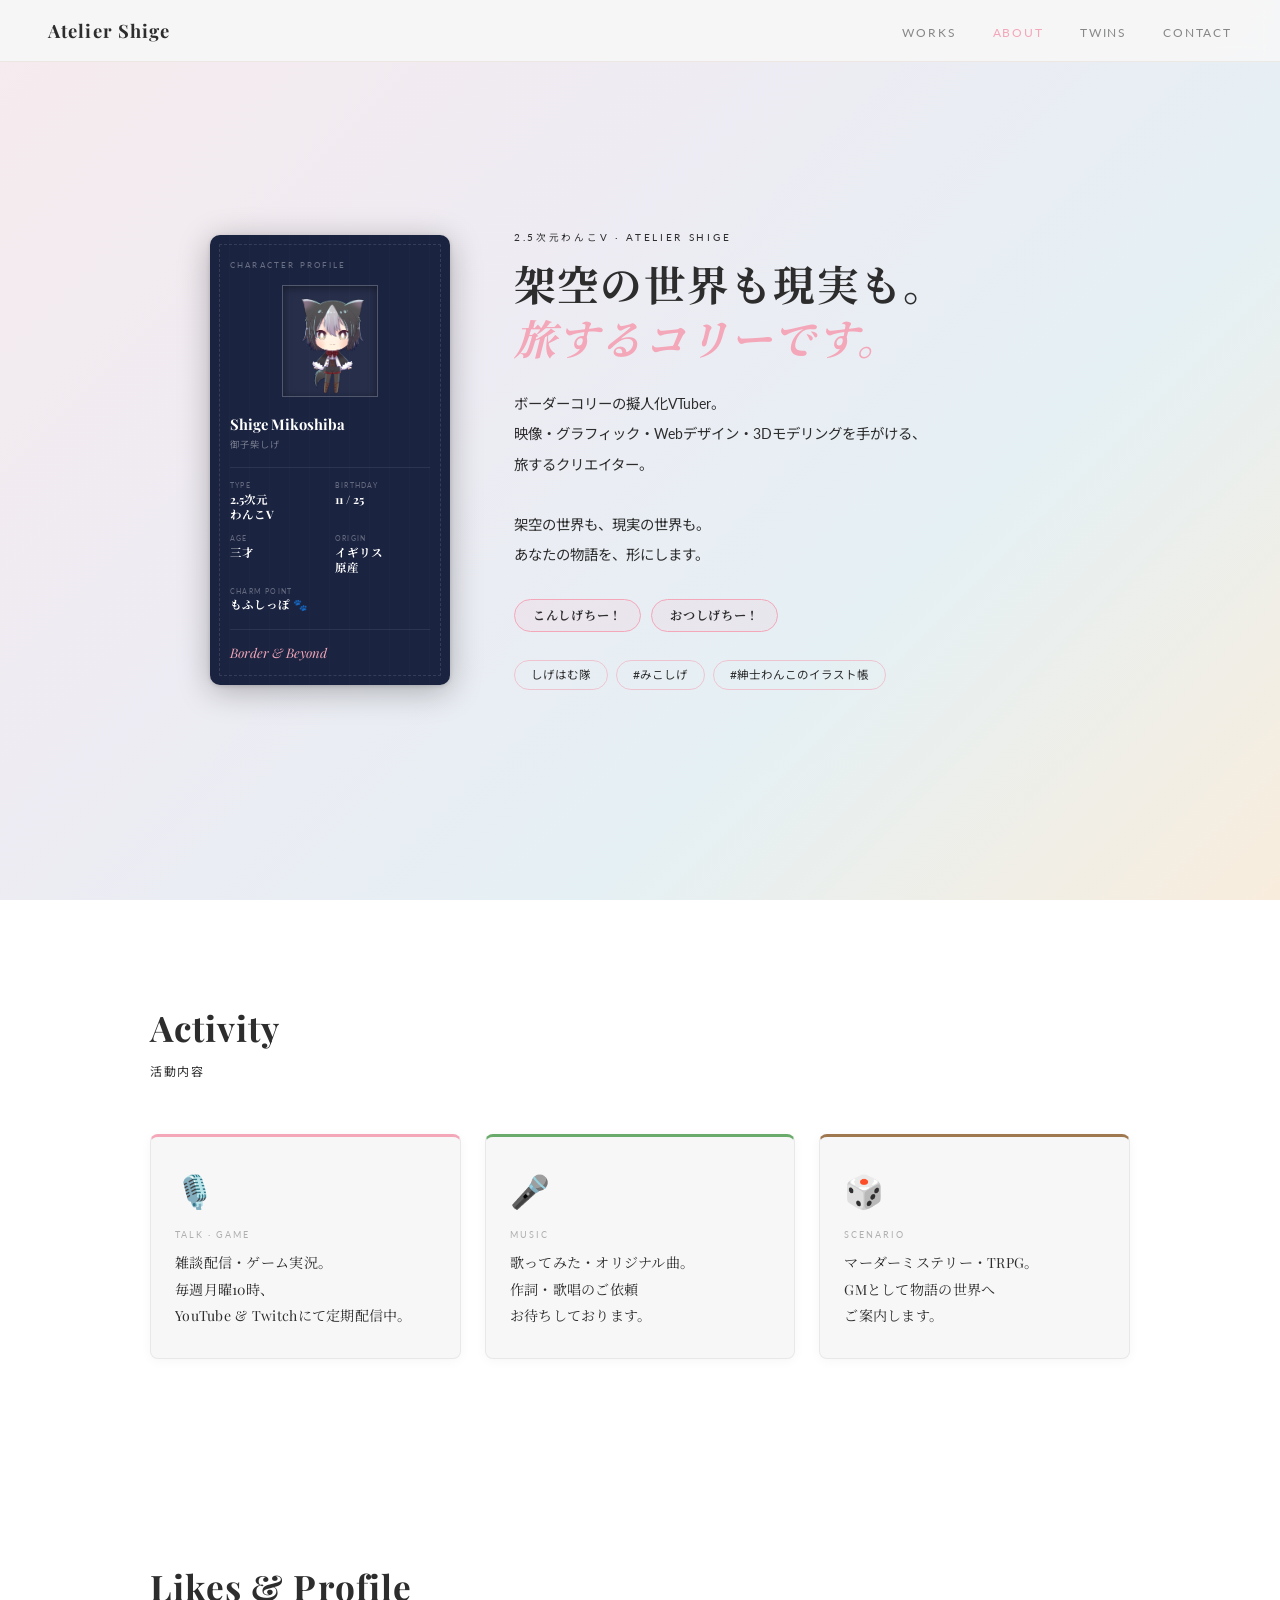
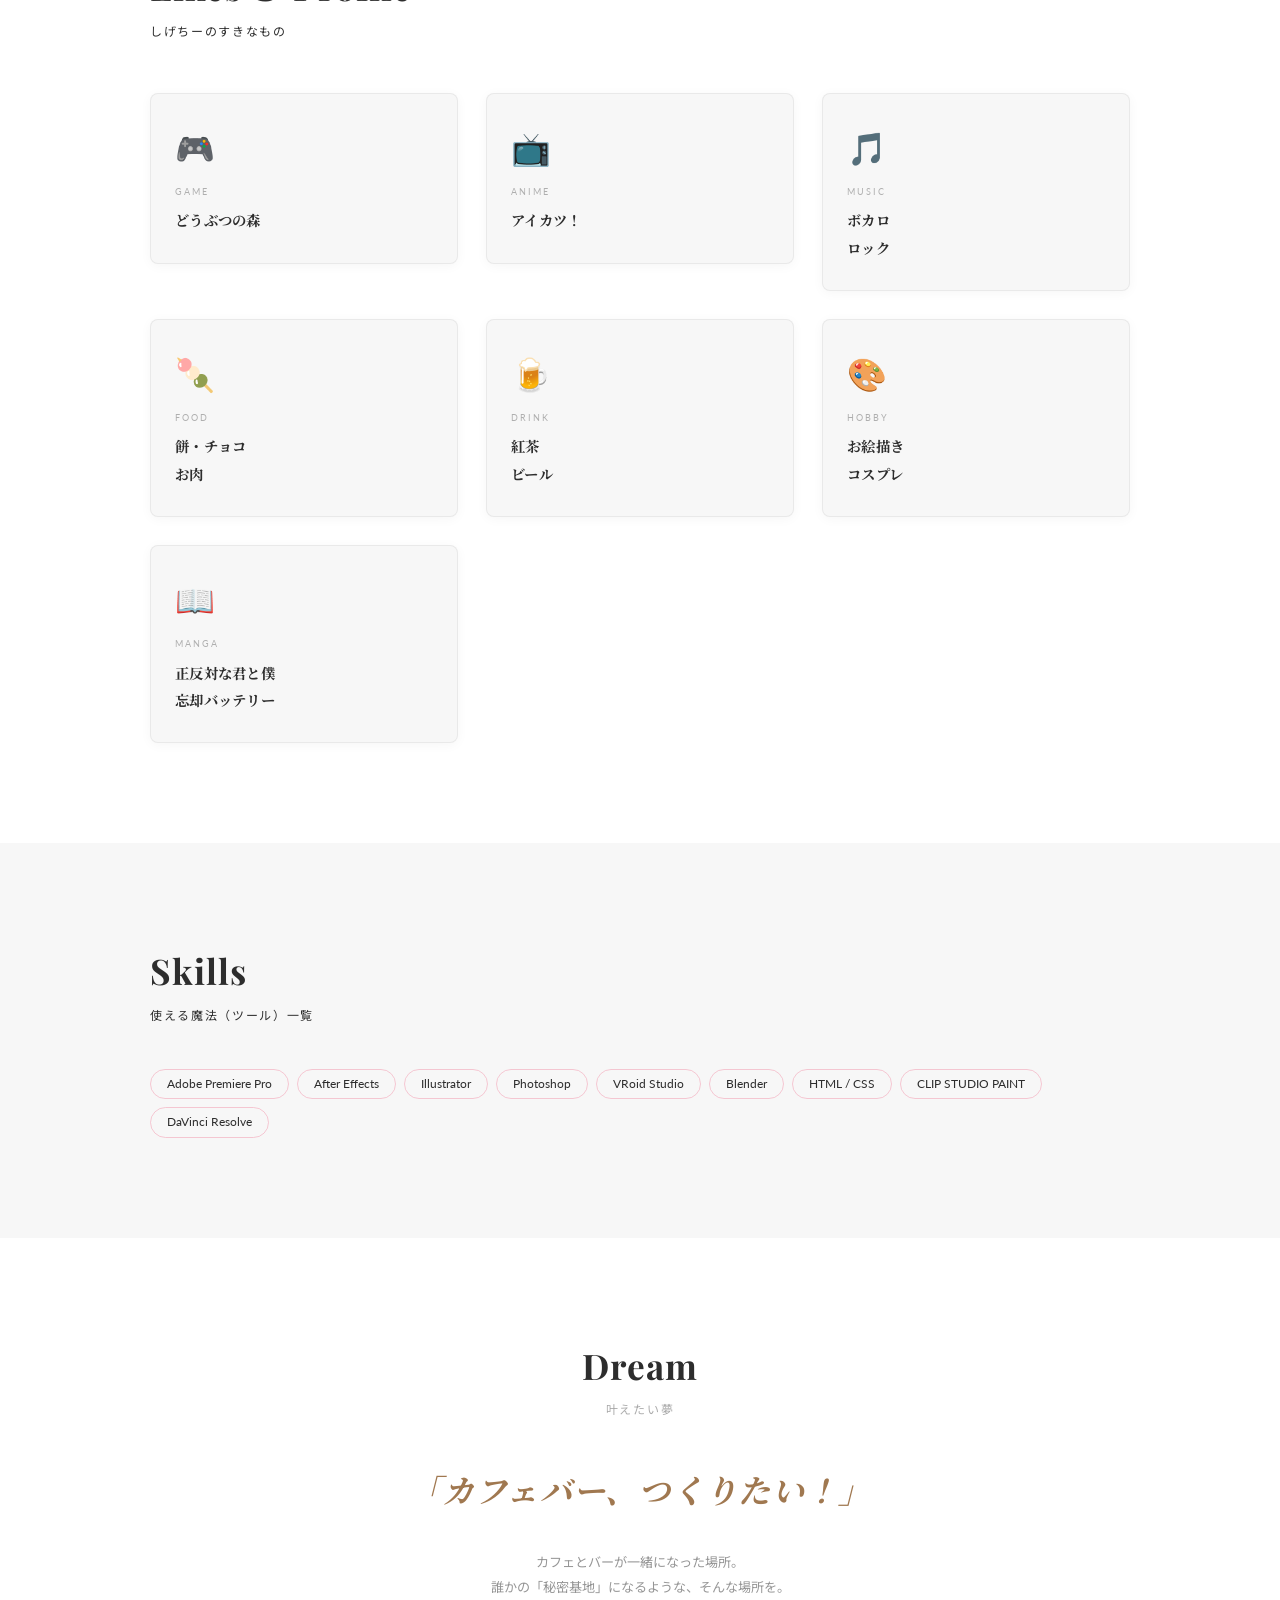
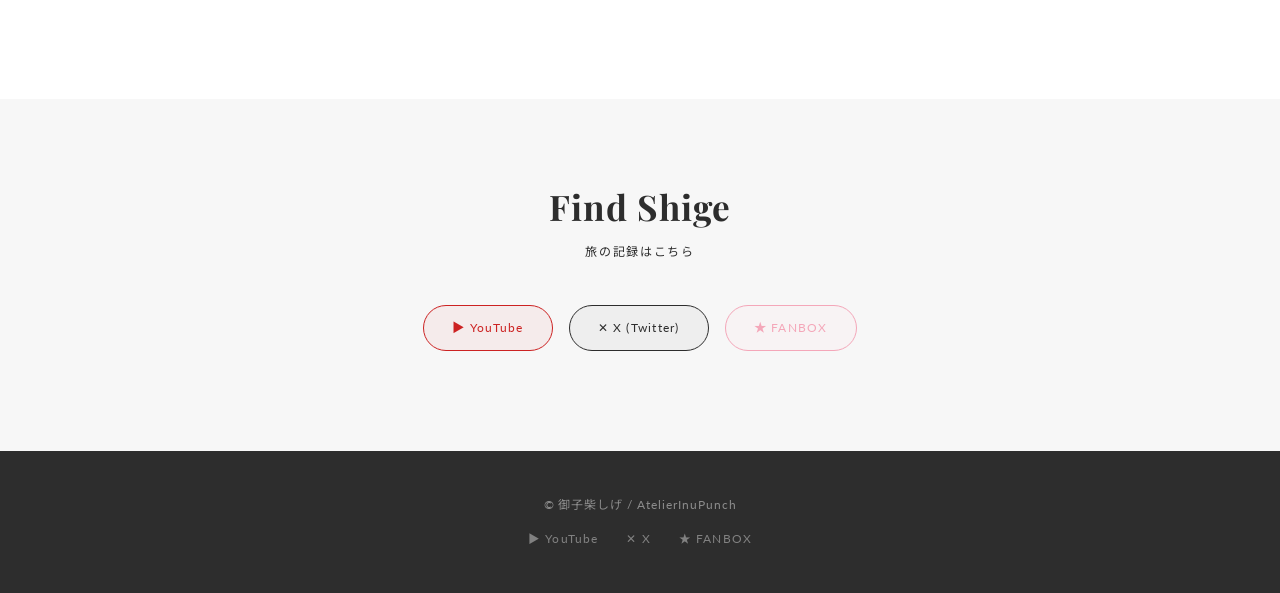
==== commit 9c095746: "ステッカー全面リニューアル・Activityレスポンシブ・実績モーダル実装 - ステッカーをソリッド塗り+白ボーダー+内側デコラインに刷新 - stamp--cream追加（紺背景用・🐾白反転対応） " ====
--- a/about.html
+++ b/about.html
@@ -197,6 +197,15 @@
       grid-template-columns: repeat(3, 1fr);
       gap: 28px;
       margin-top: 52px;
+      align-items: start;
+    }
+
+    /* Activity グリッド（レスポンシブ対応） */
+    .activity-grid {
+      display: grid;
+      grid-template-columns: repeat(3, 1fr);
+      gap: 24px;
+      margin-top: 52px;
     }
 
     .like-card {
@@ -325,6 +334,9 @@
       }
       .likes-grid {
         grid-template-columns: 1fr 1fr;
+      }
+      .activity-grid {
+        grid-template-columns: 1fr;
       }
       .about-hero {
         padding: 80px 20px 60px;
@@ -433,7 +445,7 @@
     <div class="section-inner">
       <h2 class="section-title reveal">Activity</h2>
       <p class="section-sub reveal">活動内容</p>
-      <div style="display: grid; grid-template-columns: repeat(3,1fr); gap: 24px; margin-top: 52px;">
+      <div class="activity-grid">
 
         <div class="like-card reveal" style="border-top: 3px solid var(--shige-pink);">
           <div class="like-card__icon">🎙️</div>
@@ -512,7 +524,7 @@
         <div class="like-card reveal">
           <div class="like-card__icon">📖</div>
           <p class="like-card__label">Manga</p>
-          <p class="like-card__items">エンジェルハント<br>正反対な君と僕<br>氷の城壁<br>忘却バッテリー</p>
+          <p class="like-card__items">正反対な君と僕<br>忘却バッテリー</p>
         </div>
 
       </div>
--- a/css/style.css
+++ b/css/style.css
@@ -289,6 +289,13 @@
 .stamp--orange { color: #d4893a;              background: rgba(255,179,71, 0.1); }
 .stamp--brown  { color: var(--cocoa-brown);   background: rgba(160,120,80, 0.1); }
 .stamp--green  { color: #6aaa6a;              background: rgba(168,216,168,0.1); }
+/* 紺背景用：クリーム/パーチメント（パスポート内スタンプ専用） */
+.stamp--cream  { color: #f0e0c0;              background: rgba(240,224,192,0.12); }
+/* 絵文字は color を無視するので白反転フィルターで対応 */
+.stamp--cream .stamp__icon {
+  filter: brightness(0) invert(1);
+  opacity: 0.82;
+}
 
 /* ============================================================
    TICKETS（差し込み型・4枚）
@@ -426,54 +433,101 @@
 }
 
 /* ============================================================
-   STICKERS（各種形状・散らばり）
+   STICKERS（ソリッド塗り・旅行ステッカー風・内側デコ）
 ============================================================ */
 .sticker {
   position: absolute;
-  z-index: 2;  /* パスポート(10)・チケット(5)より後ろ */
+  z-index: 2;
   transform: translate(var(--tx, 0), var(--ty, 0)) rotate(var(--r, 0deg));
   display: flex;
+  flex-direction: column;
   align-items: center;
   justify-content: center;
-  font-family: var(--font-serif);
-  font-weight: 700;
-  font-size: 0.78rem;
-  letter-spacing: 0.1em;
+  gap: 2px;
+  font-family: var(--font-serif);
+  font-weight: 700;
+  font-size: 0.7rem;
+  letter-spacing: 0.14em;
   text-transform: uppercase;
   text-align: center;
   line-height: 1.3;
-  border: 2px solid currentColor;
-  padding: 7px 12px;
+  color: #ffffff;
+  /* ソリッド白ボーダー（ステッカー切り抜き縁） */
+  border: 3px solid rgba(255,255,255,0.9);
+  padding: 10px 16px;
   pointer-events: none;
-  opacity: 0.82;
-}
-
-/* 形状バリエーション */
-.sticker--circle {
-  width: 74px;
-  height: 74px;
+  opacity: 0.93;
+  box-shadow: 0 4px 16px rgba(0,0,0,0.22);
+}
+
+/* 内側デコレーションライン */
+.sticker::before {
+  content: '';
+  position: absolute;
+  inset: 5px;
+  border: 1px solid rgba(255,255,255,0.4);
+  pointer-events: none;
+}
+
+/* 内側の水平セパレーター */
+.sticker__line {
+  display: block;
+  width: 58%;
+  height: 1px;
+  background: rgba(255,255,255,0.55);
+  margin: 1px auto;
+  flex-shrink: 0;
+}
+
+/* アイコン行 */
+.sticker__icon {
+  display: block;
+  font-size: 1.15rem;
+  line-height: 1;
+}
+
+/* ---- 形状 ---- */
+.sticker--oval {
+  width: 150px;
+  height: 102px;
   border-radius: 50%;
   padding: 0;
-  font-size: 0.7rem;
-}
+  font-size: 0.74rem;
+}
+.sticker--oval::before { border-radius: 50%; }
+
+.sticker--circle {
+  width: 110px;
+  height: 110px;
+  border-radius: 50%;
+  padding: 0;
+  font-size: 0.74rem;
+}
+.sticker--circle::before { border-radius: 50%; }
+
 .sticker--pill {
   border-radius: 100px;
-  padding: 6px 16px;
+  padding: 12px 26px;
   white-space: nowrap;
-}
+  font-size: 0.8rem;
+}
+.sticker--pill::before { border-radius: 100px; }
+
 .sticker--badge {
-  border-radius: 6px;
-  padding: 7px 12px;
-  font-size: 0.7rem;
-}
-
-/* カラー */
-.sticker--pink   { color: var(--shige-pink);    background: rgba(244,167,185,0.12); }
-.sticker--blue   { color: #5aabcb;              background: rgba(126,200,227,0.12); }
-.sticker--purple { color: var(--purple-accent); background: rgba(184,169,220,0.12); }
-.sticker--orange { color: #d4893a;              background: rgba(255,179,71, 0.12); }
-.sticker--brown  { color: var(--cocoa-brown);   background: rgba(160,120,80, 0.12); }
-.sticker--green  { color: #6aaa6a;              background: rgba(168,216,168,0.12); }
+  border-radius: 8px;
+  padding: 13px 18px;
+  min-width: 108px;
+  font-size: 0.76rem;
+}
+.sticker--badge::before { border-radius: 5px; }
+
+/* ---- カラー（ソリッド塗り・白テキスト） ---- */
+.sticker--pink   { background: #e8789a; }
+.sticker--blue   { background: #4e9dbe; }
+.sticker--purple { background: #8f7dbf; }
+.sticker--orange { background: #c97d2e; }
+.sticker--brown  { background: #8a6540; }
+.sticker--green  { background: #4f9050; }
 
 /* ============================================================
    Section commons
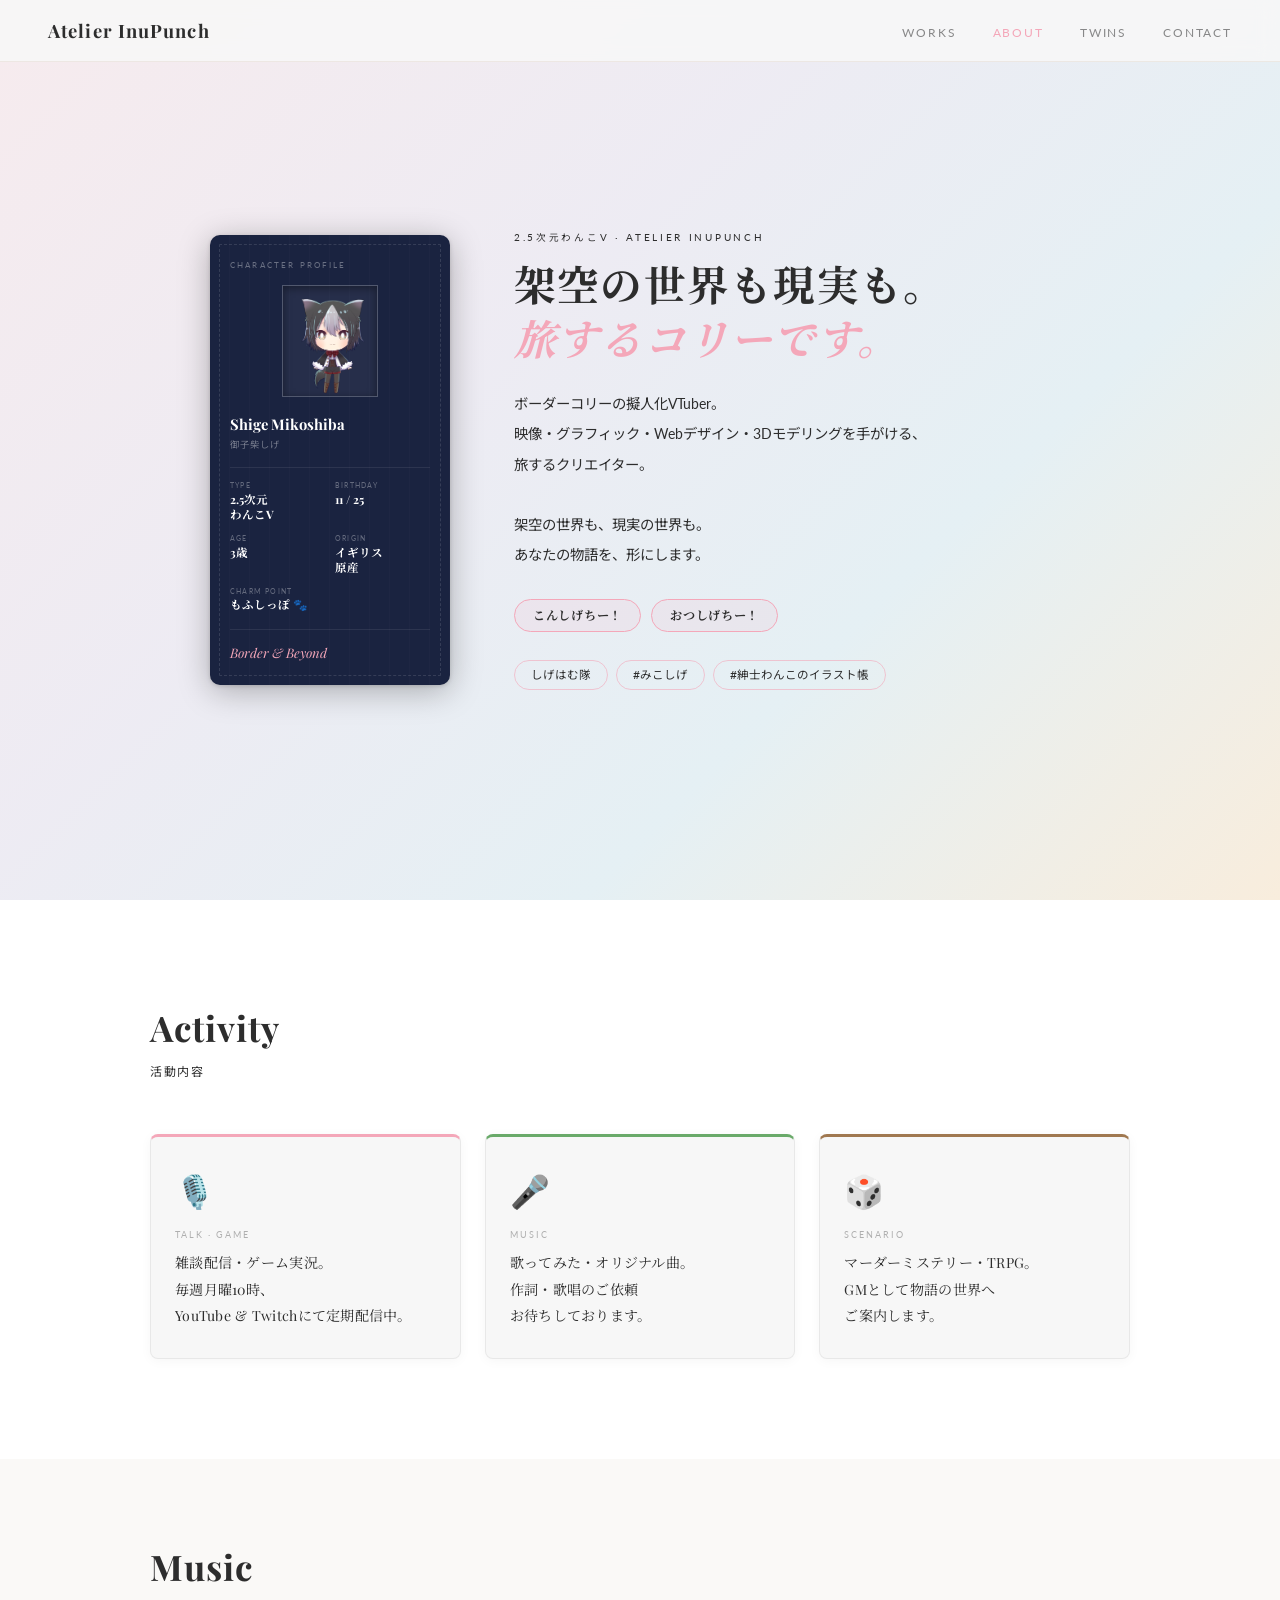
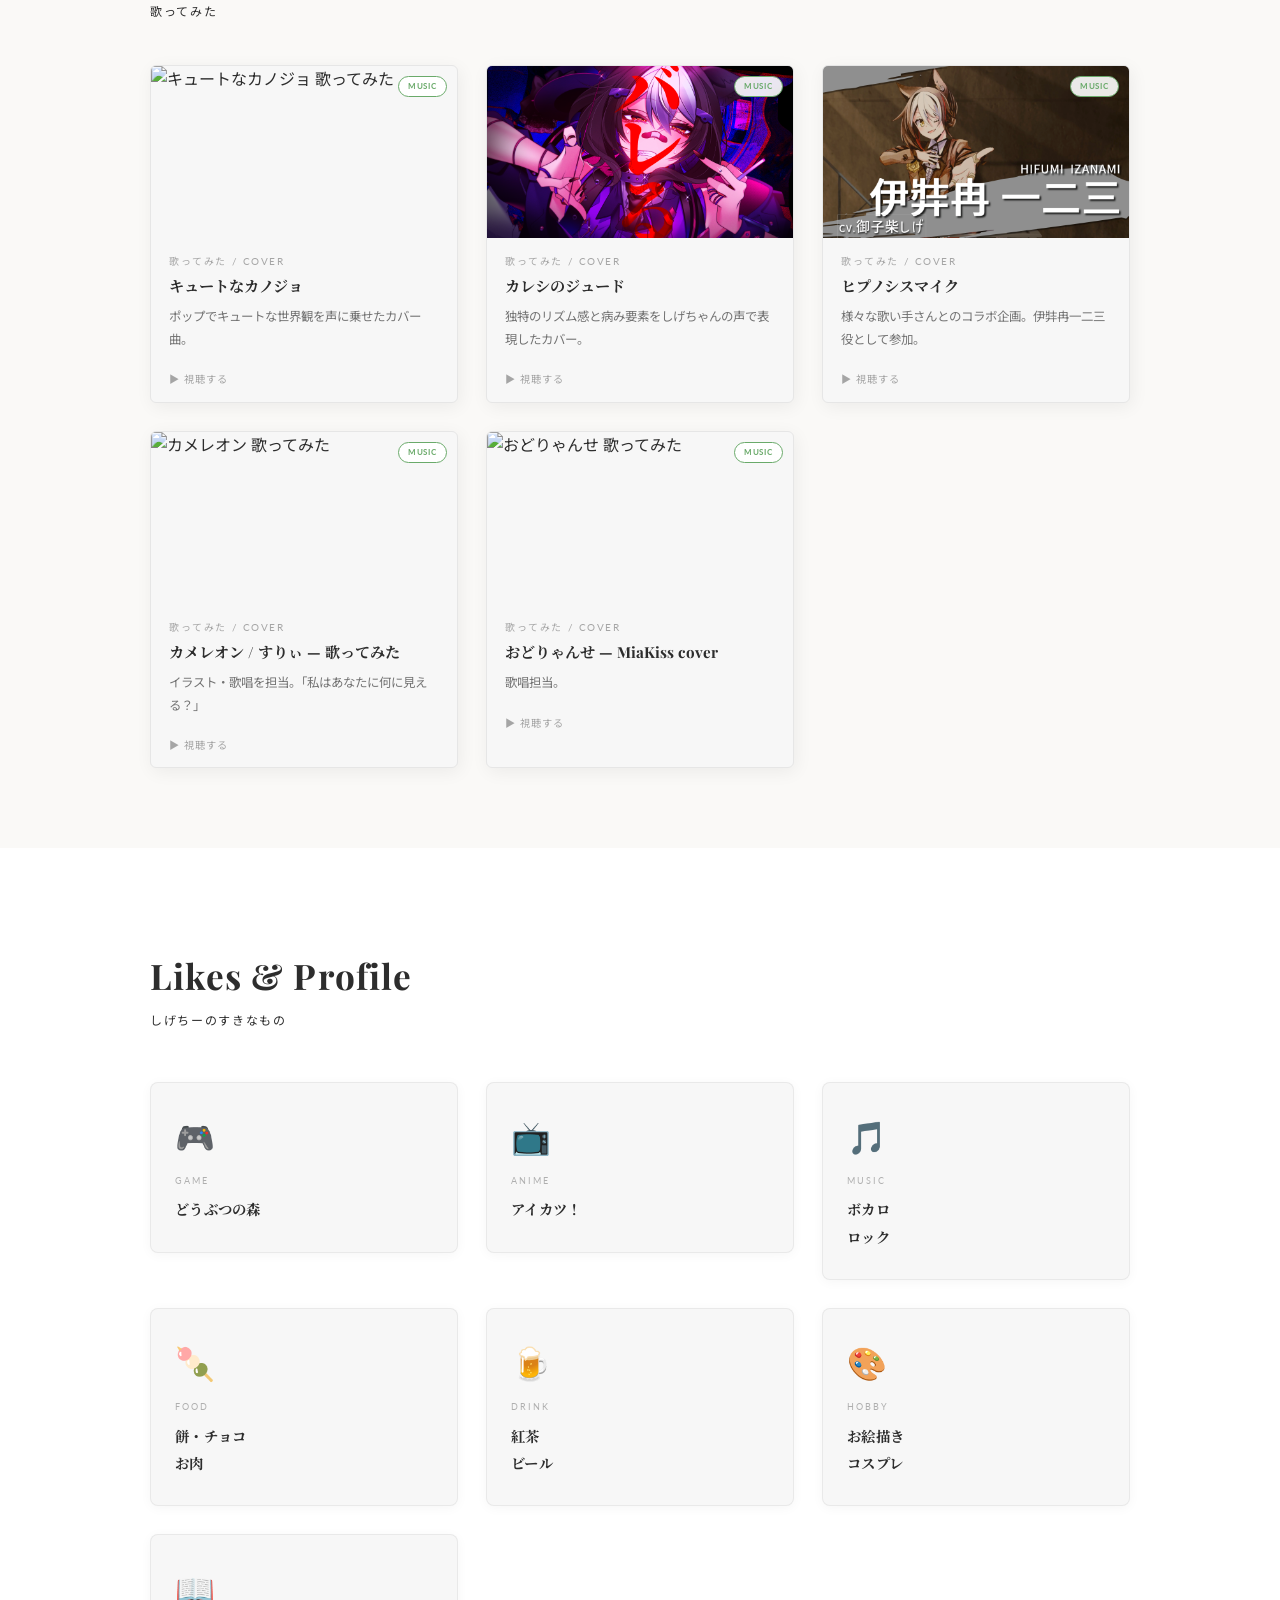
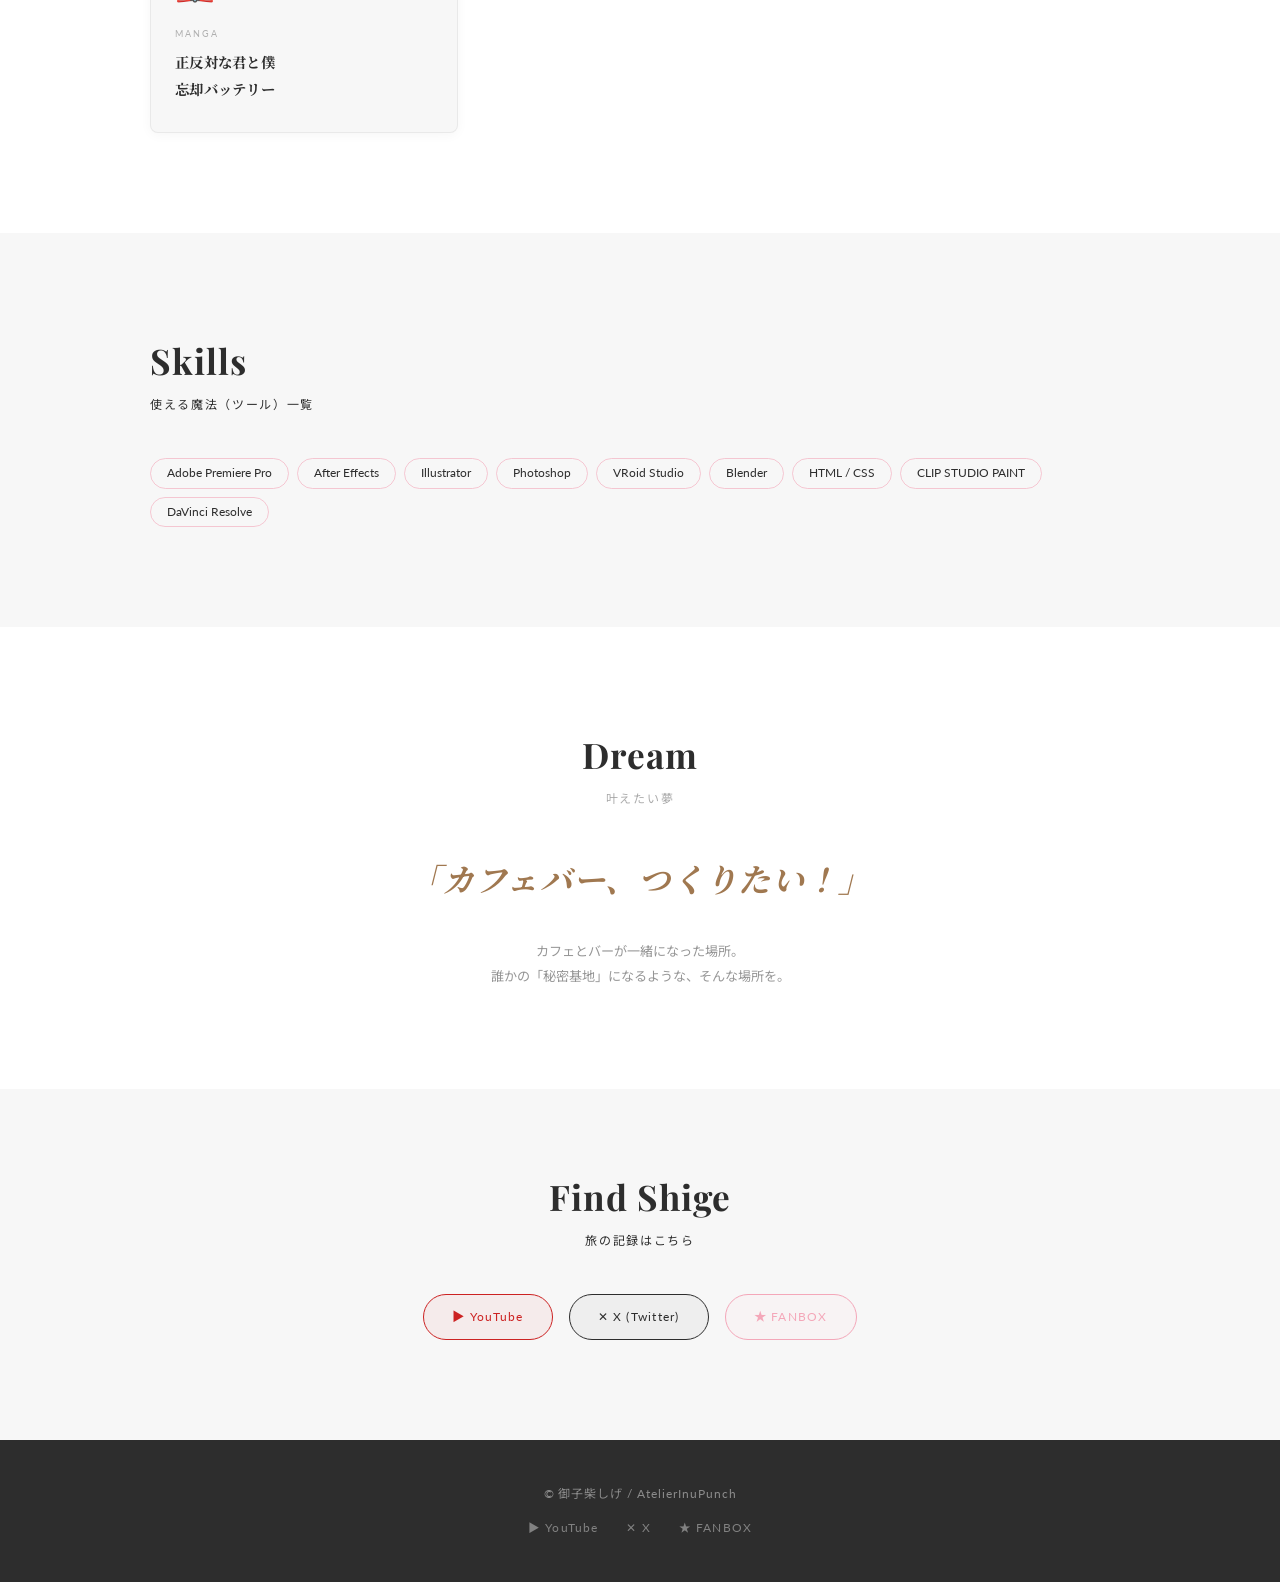
==== commit 23d15fc0: "ポートフォリオ大規模コンテンツ更新 - サイト名を Atelier Shige → Atelier InuPunch に統一（全4ページ） - みしろ・みくろ デビュー日 5/5 → 12/13 に変" ====
--- a/about.html
+++ b/about.html
@@ -3,7 +3,7 @@
 <head>
   <meta charset="UTF-8">
   <meta name="viewport" content="width=device-width, initial-scale=1.0">
-  <title>About Shige | Atelier Shige</title>
+  <title>About Shige | Atelier InuPunch</title>
   <meta name="description" content="御子柴しげ — 2.5次元わんこV。ボーダーコリーの擬人化VTuber。好奇心旺盛な旅するクリエイター。">
   <link rel="preconnect" href="https://fonts.googleapis.com">
   <link rel="preconnect" href="https://fonts.gstatic.com" crossorigin>
@@ -358,7 +358,7 @@
 
   <!-- ナビゲーション -->
   <nav class="site-nav">
-    <a class="site-nav__logo" href="index.html">Atelier Shige</a>
+    <a class="site-nav__logo" href="index.html">Atelier InuPunch</a>
     <ul class="site-nav__links">
       <li><a href="index.html#works">WORKS</a></li>
       <li><a href="about.html" style="opacity:1; color: var(--shige-pink);">ABOUT</a></li>
@@ -394,7 +394,7 @@
           </div>
           <div>
             <p class="id-card__field-label">Age</p>
-            <p class="id-card__field-val">三才</p>
+            <p class="id-card__field-val">3歳</p>
           </div>
           <div>
             <p class="id-card__field-label">Origin</p>
@@ -411,7 +411,7 @@
 
       <!-- プロフィールテキスト -->
       <div class="about-hero__text">
-        <p class="about-hero__eyebrow reveal">2.5次元わんこV · Atelier Shige</p>
+        <p class="about-hero__eyebrow reveal">2.5次元わんこV · Atelier InuPunch</p>
         <h1 class="about-hero__catch reveal">
           架空の世界も現実も。<br><em>旅するコリーです。</em>
         </h1>
@@ -470,6 +470,79 @@
             マーダーミステリー・TRPG。<br>GMとして物語の世界へ<br>ご案内します。
           </p>
         </div>
+
+      </div>
+    </div>
+  </section>
+
+  <!-- ==============================
+       MUSIC WORKS
+  ============================== -->
+  <section style="padding: 80px 0; background: #faf9f7;">
+    <div class="section-inner">
+      <h2 class="section-title reveal">Music</h2>
+      <p class="section-sub reveal">歌ってみた</p>
+      <div class="works__grid" style="margin-top: 40px;">
+
+        <a class="card reveal" href="https://www.youtube.com/watch?v=jZBWZ7eT5d8" target="_blank" rel="noopener noreferrer">
+          <div class="card__stamp card__stamp--music">MUSIC</div>
+          <img class="card__img"
+               src="assets/utattemita/キュートなカノジョ.png"
+               alt="キュートなカノジョ 歌ってみた">
+          <div class="card__body">
+            <p class="card__category">歌ってみた / Cover</p>
+            <h3 class="card__title">キュートなカノジョ</h3>
+            <p class="card__desc">ポップでキュートな世界観を声に乗せたカバー曲。</p>
+          </div>
+        </a>
+
+        <a class="card reveal" href="https://www.youtube.com/watch?v=6AmS0DiTmQs" target="_blank" rel="noopener noreferrer">
+          <div class="card__stamp card__stamp--music">MUSIC</div>
+          <img class="card__img"
+               src="assets/utattemita/カレシのジュード.png"
+               alt="カレシのジュード 歌ってみた">
+          <div class="card__body">
+            <p class="card__category">歌ってみた / Cover</p>
+            <h3 class="card__title">カレシのジュード</h3>
+            <p class="card__desc">独特のリズム感と病み要素をしげちゃんの声で表現したカバー。</p>
+          </div>
+        </a>
+
+        <a class="card reveal" href="https://www.youtube.com/watch?v=_yooyOcqGXg" target="_blank" rel="noopener noreferrer">
+          <div class="card__stamp card__stamp--music">MUSIC</div>
+          <img class="card__img"
+               src="assets/utattemita/ヒプノシスマイク.png"
+               alt="ヒプノシスマイク 歌ってみた">
+          <div class="card__body">
+            <p class="card__category">歌ってみた / Cover</p>
+            <h3 class="card__title">ヒプノシスマイク</h3>
+            <p class="card__desc">様々な歌い手さんとのコラボ企画。伊弉冉一二三役として参加。</p>
+          </div>
+        </a>
+
+        <a class="card reveal" href="https://www.youtube.com/watch?v=SQtCcLzFlN8" target="_blank" rel="noopener noreferrer">
+          <div class="card__stamp card__stamp--music">MUSIC</div>
+          <img class="card__img"
+               src="https://img.youtube.com/vi/SQtCcLzFlN8/hqdefault.jpg"
+               alt="カメレオン 歌ってみた">
+          <div class="card__body">
+            <p class="card__category">歌ってみた / Cover</p>
+            <h3 class="card__title">カメレオン / すりぃ — 歌ってみた</h3>
+            <p class="card__desc">イラスト・歌唱を担当。「私はあなたに何に見える？」</p>
+          </div>
+        </a>
+
+        <a class="card reveal" href="https://www.youtube.com/watch?v=NMTPq4dhT58" target="_blank" rel="noopener noreferrer">
+          <div class="card__stamp card__stamp--music">MUSIC</div>
+          <img class="card__img"
+               src="https://img.youtube.com/vi/NMTPq4dhT58/hqdefault.jpg"
+               alt="おどりゃんせ 歌ってみた">
+          <div class="card__body">
+            <p class="card__category">歌ってみた / Cover</p>
+            <h3 class="card__title">おどりゃんせ — MiaKiss cover</h3>
+            <p class="card__desc">歌唱担当。</p>
+          </div>
+        </a>
 
       </div>
     </div>
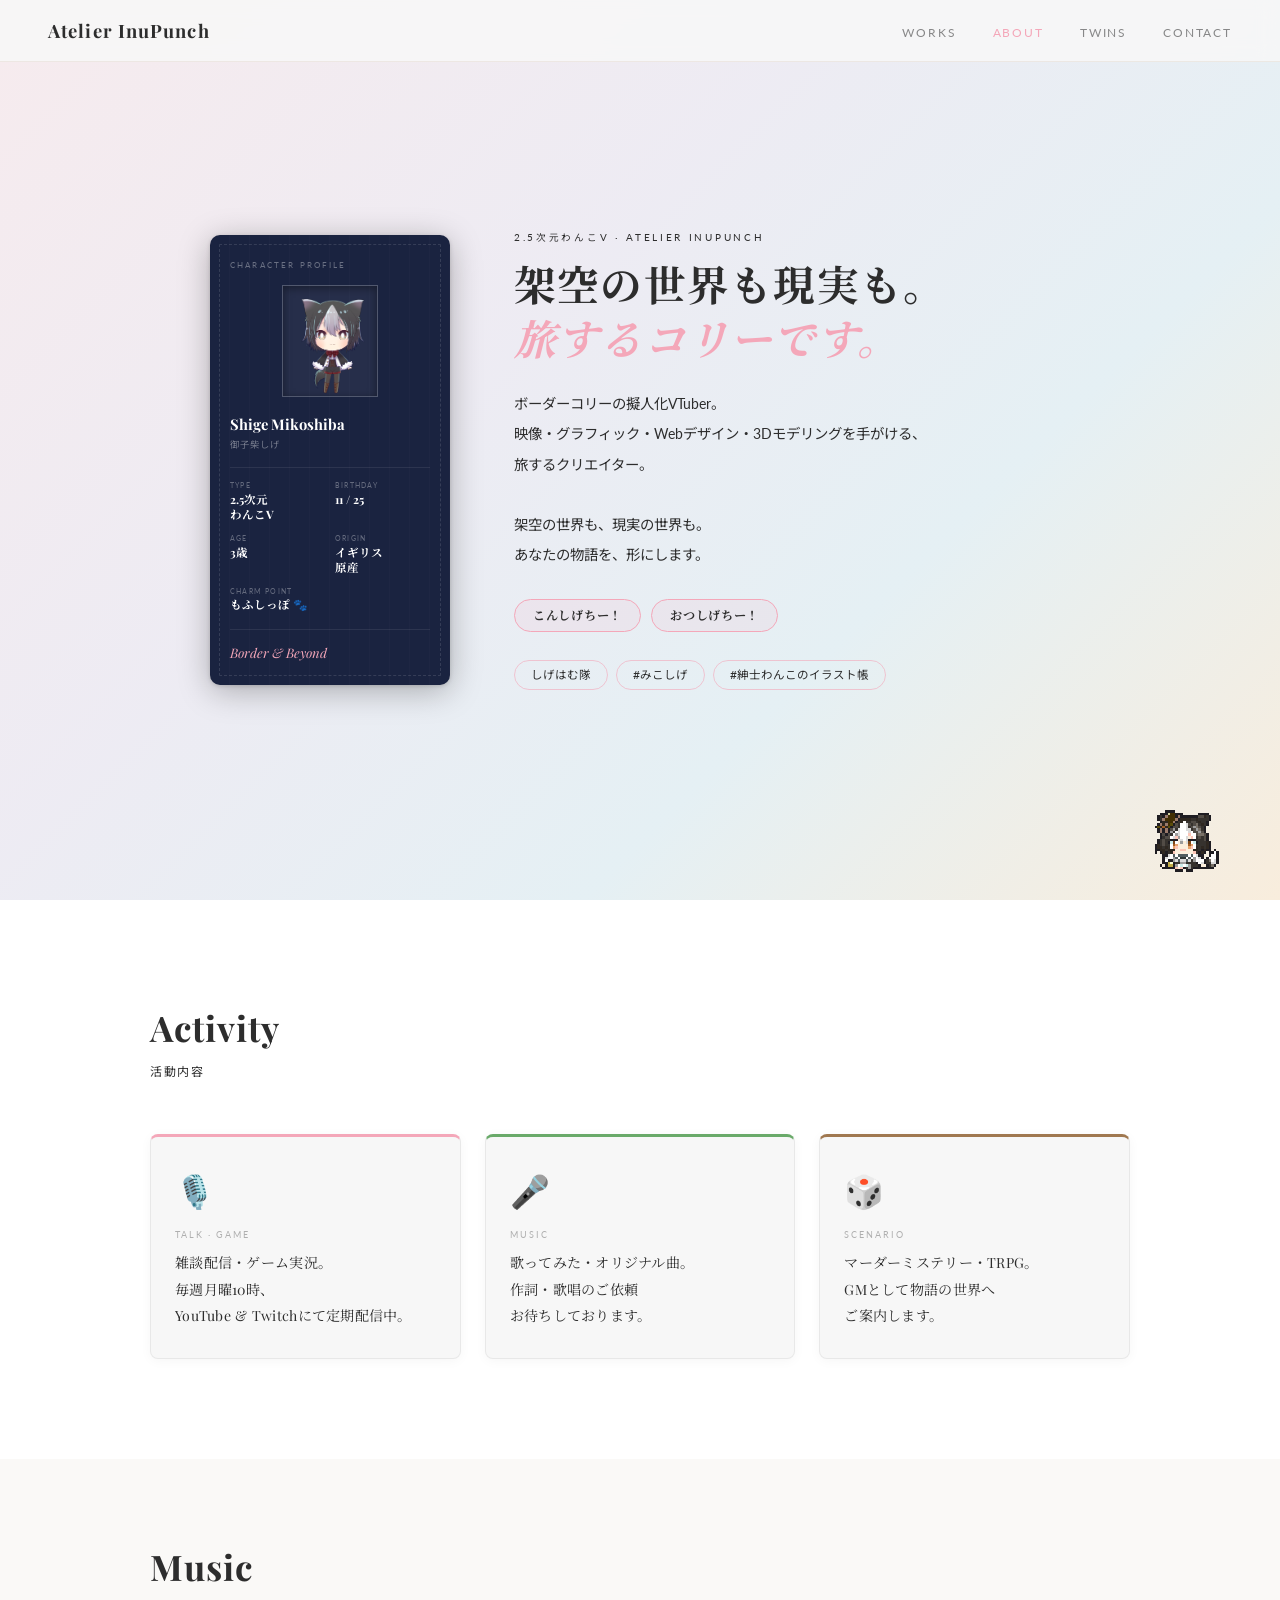
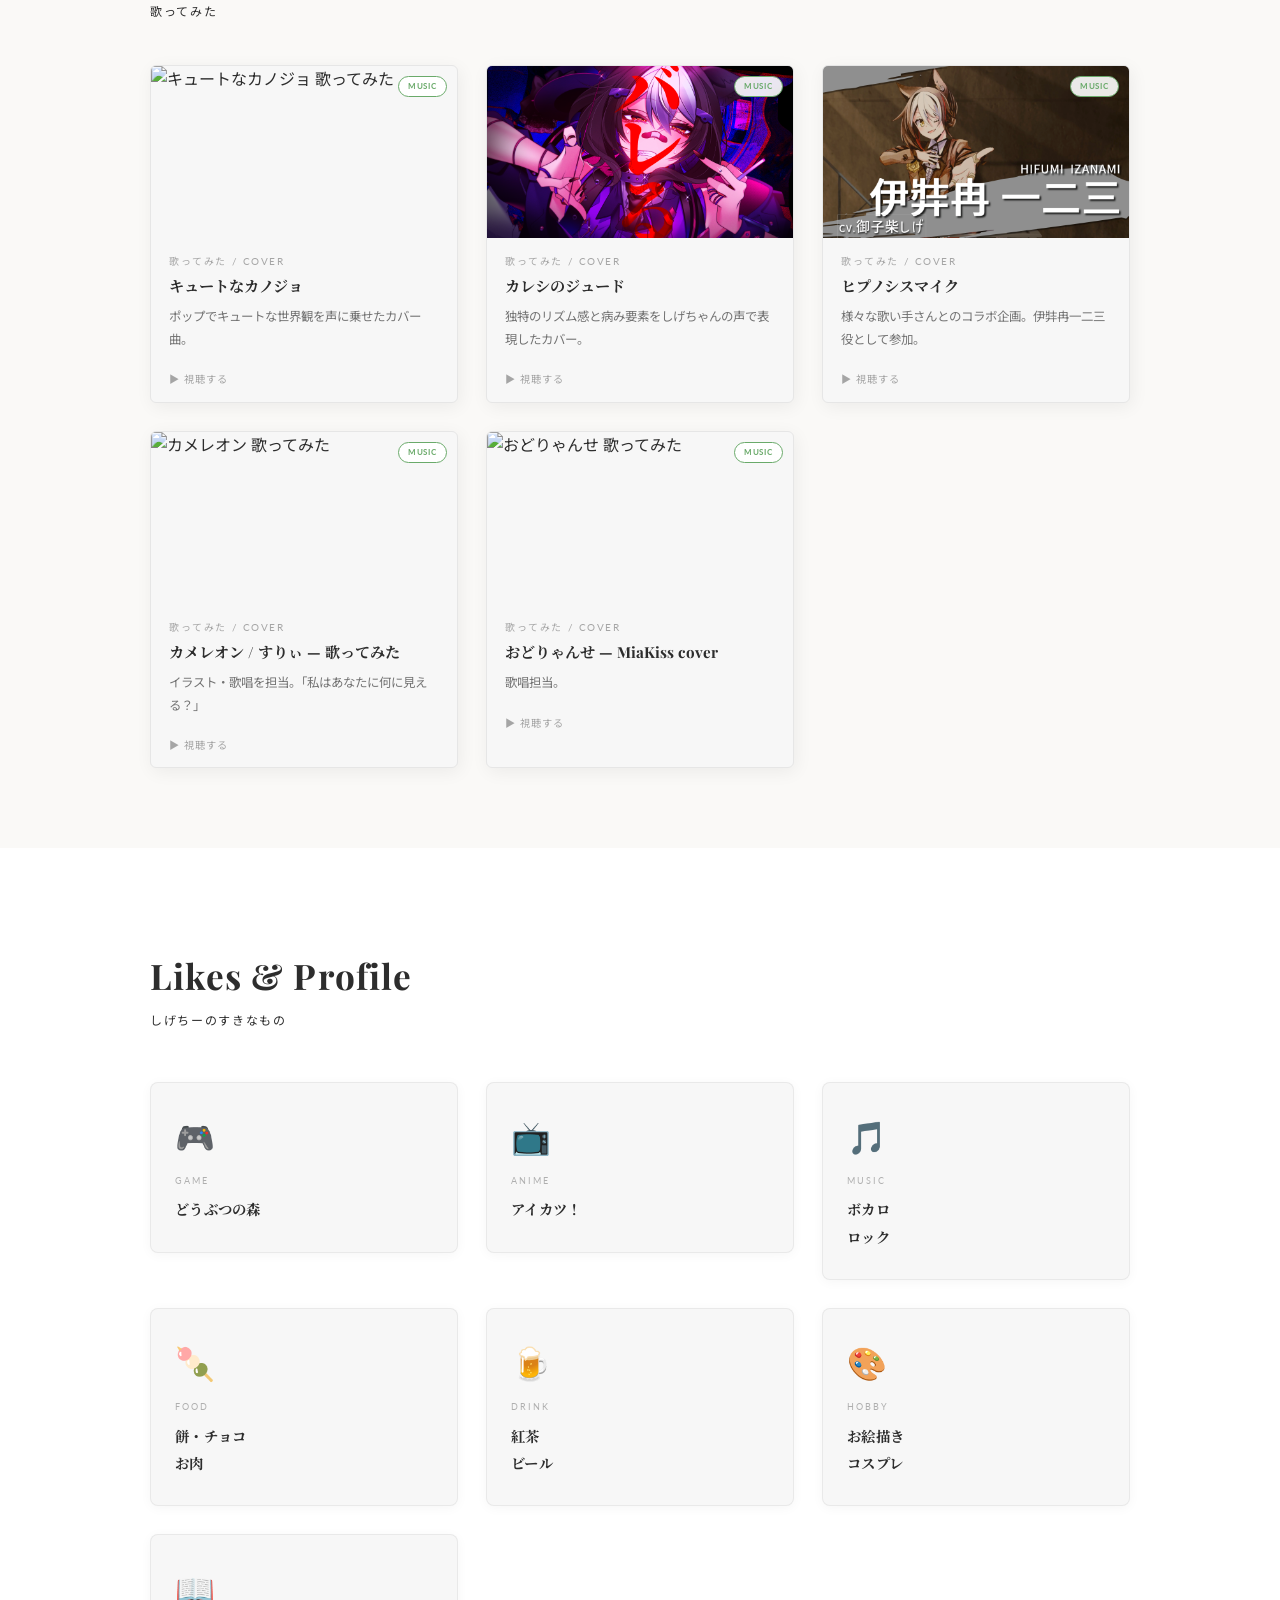
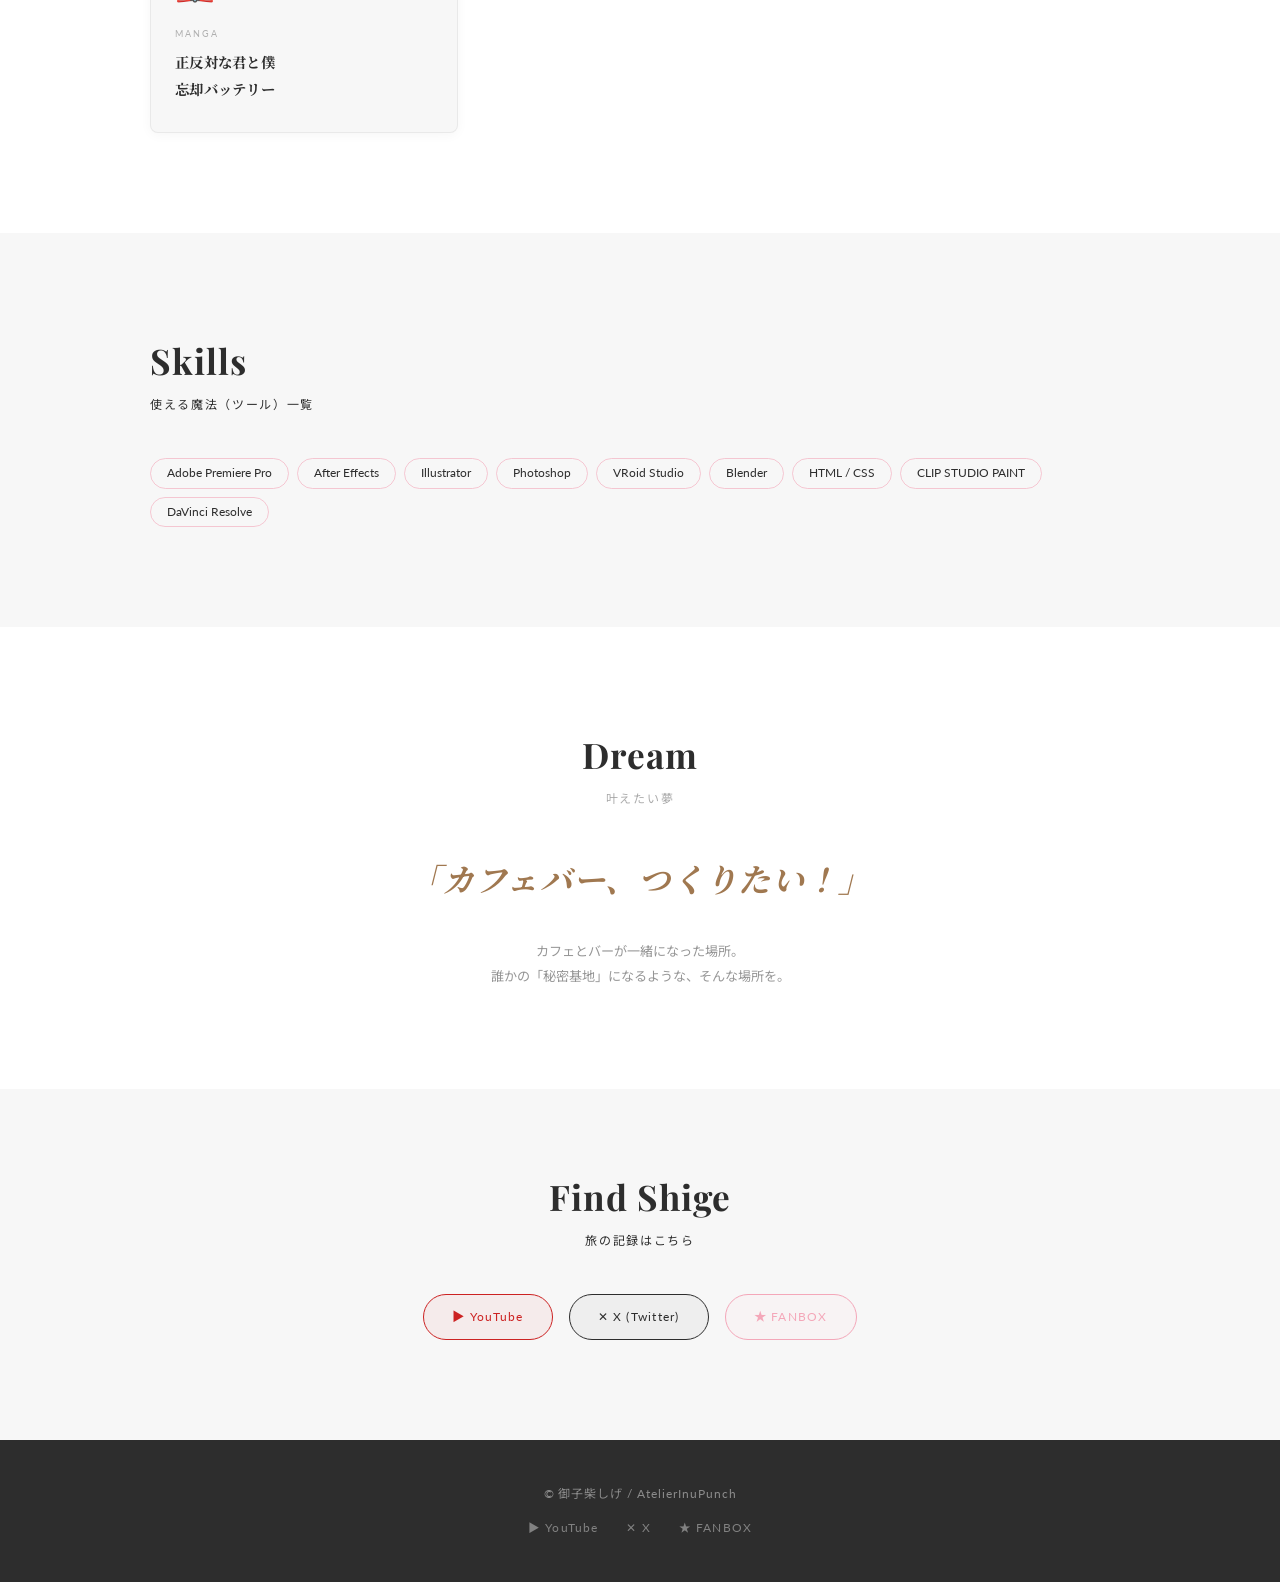
==== commit 5eaa384f: "ファビコン追加（ドット絵GIF）全4ページ Co-Authored-By: Claude Sonnet 4.6 <noreply@anthropic.com>" ====
--- a/about.html
+++ b/about.html
@@ -3,6 +3,7 @@
 <head>
   <meta charset="UTF-8">
   <meta name="viewport" content="width=device-width, initial-scale=1.0">
+  <link rel="icon" type="image/gif" href="assets/characters/dot/dotpict_animation_20260107_115826.gif">
   <title>About Shige | Atelier InuPunch</title>
   <meta name="description" content="御子柴しげ — 2.5次元わんこV。ボーダーコリーの擬人化VTuber。好奇心旺盛な旅するクリエイター。">
   <link rel="preconnect" href="https://fonts.googleapis.com">
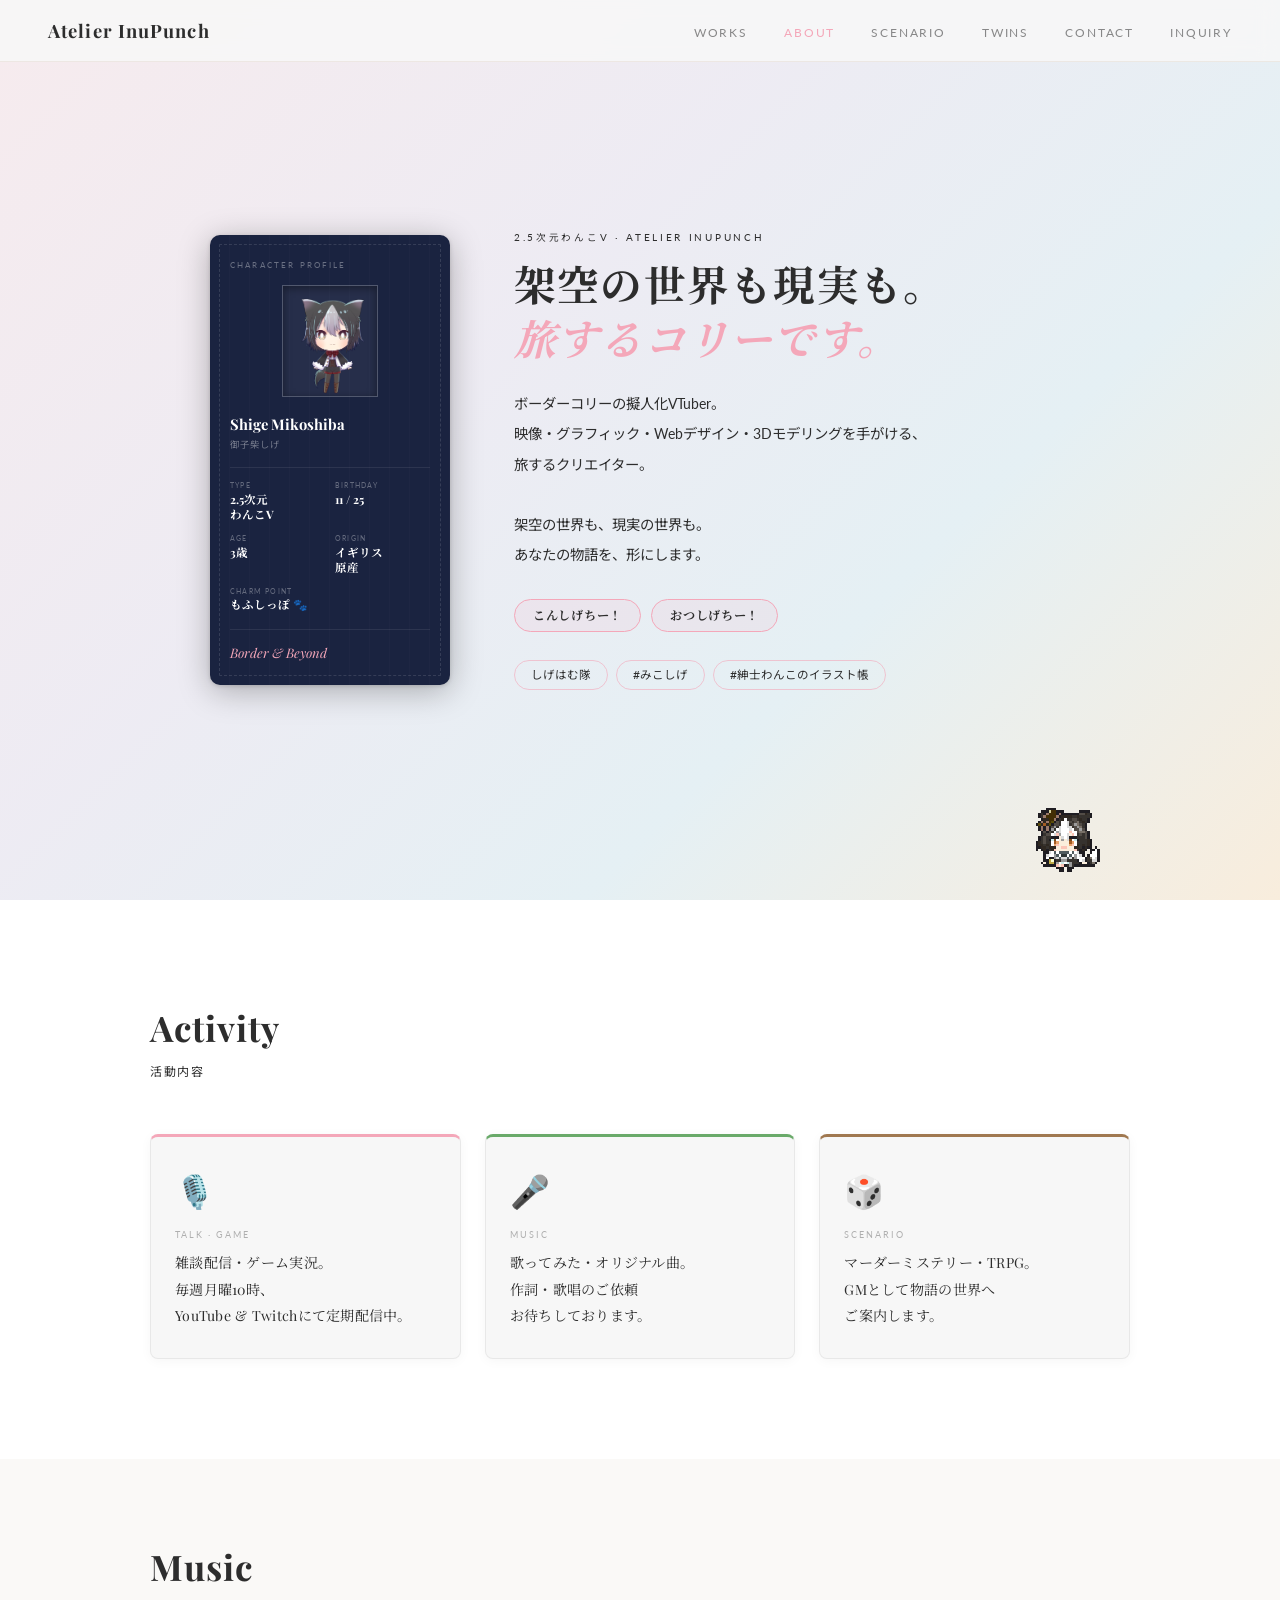
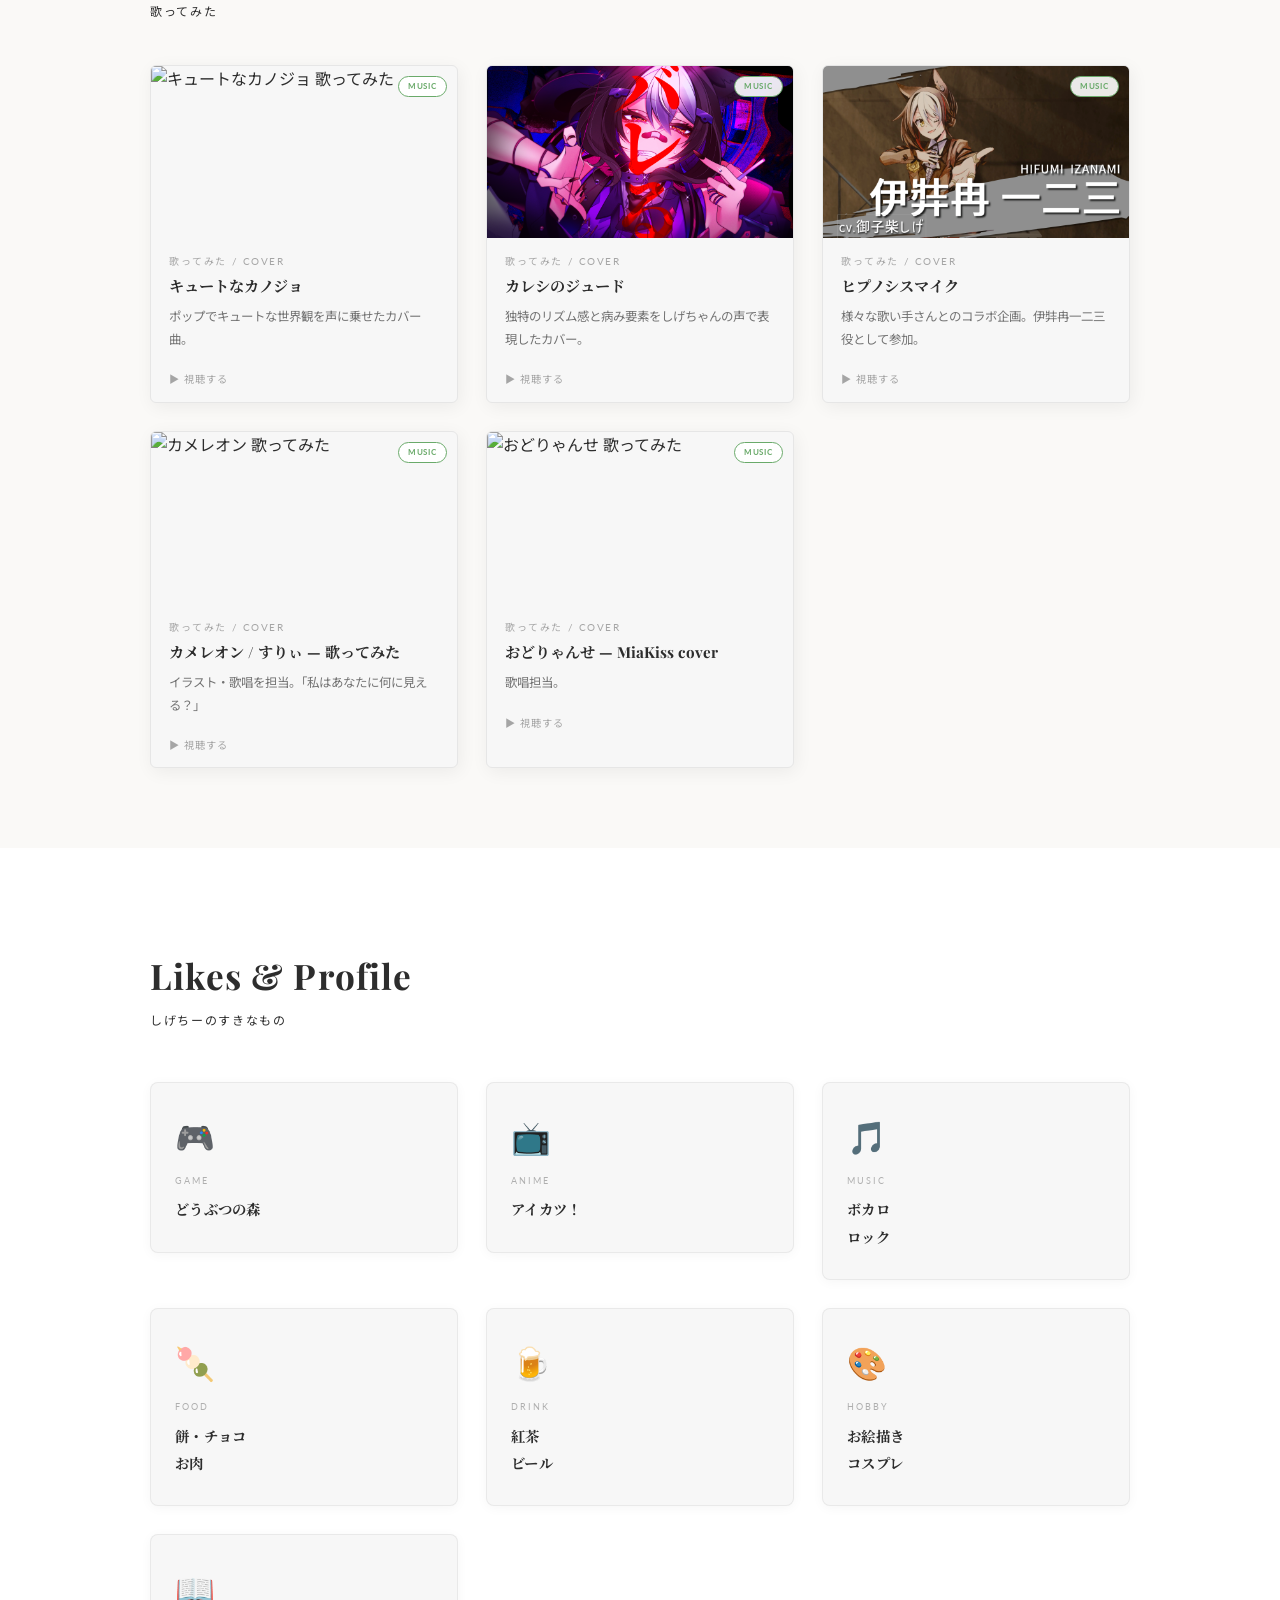
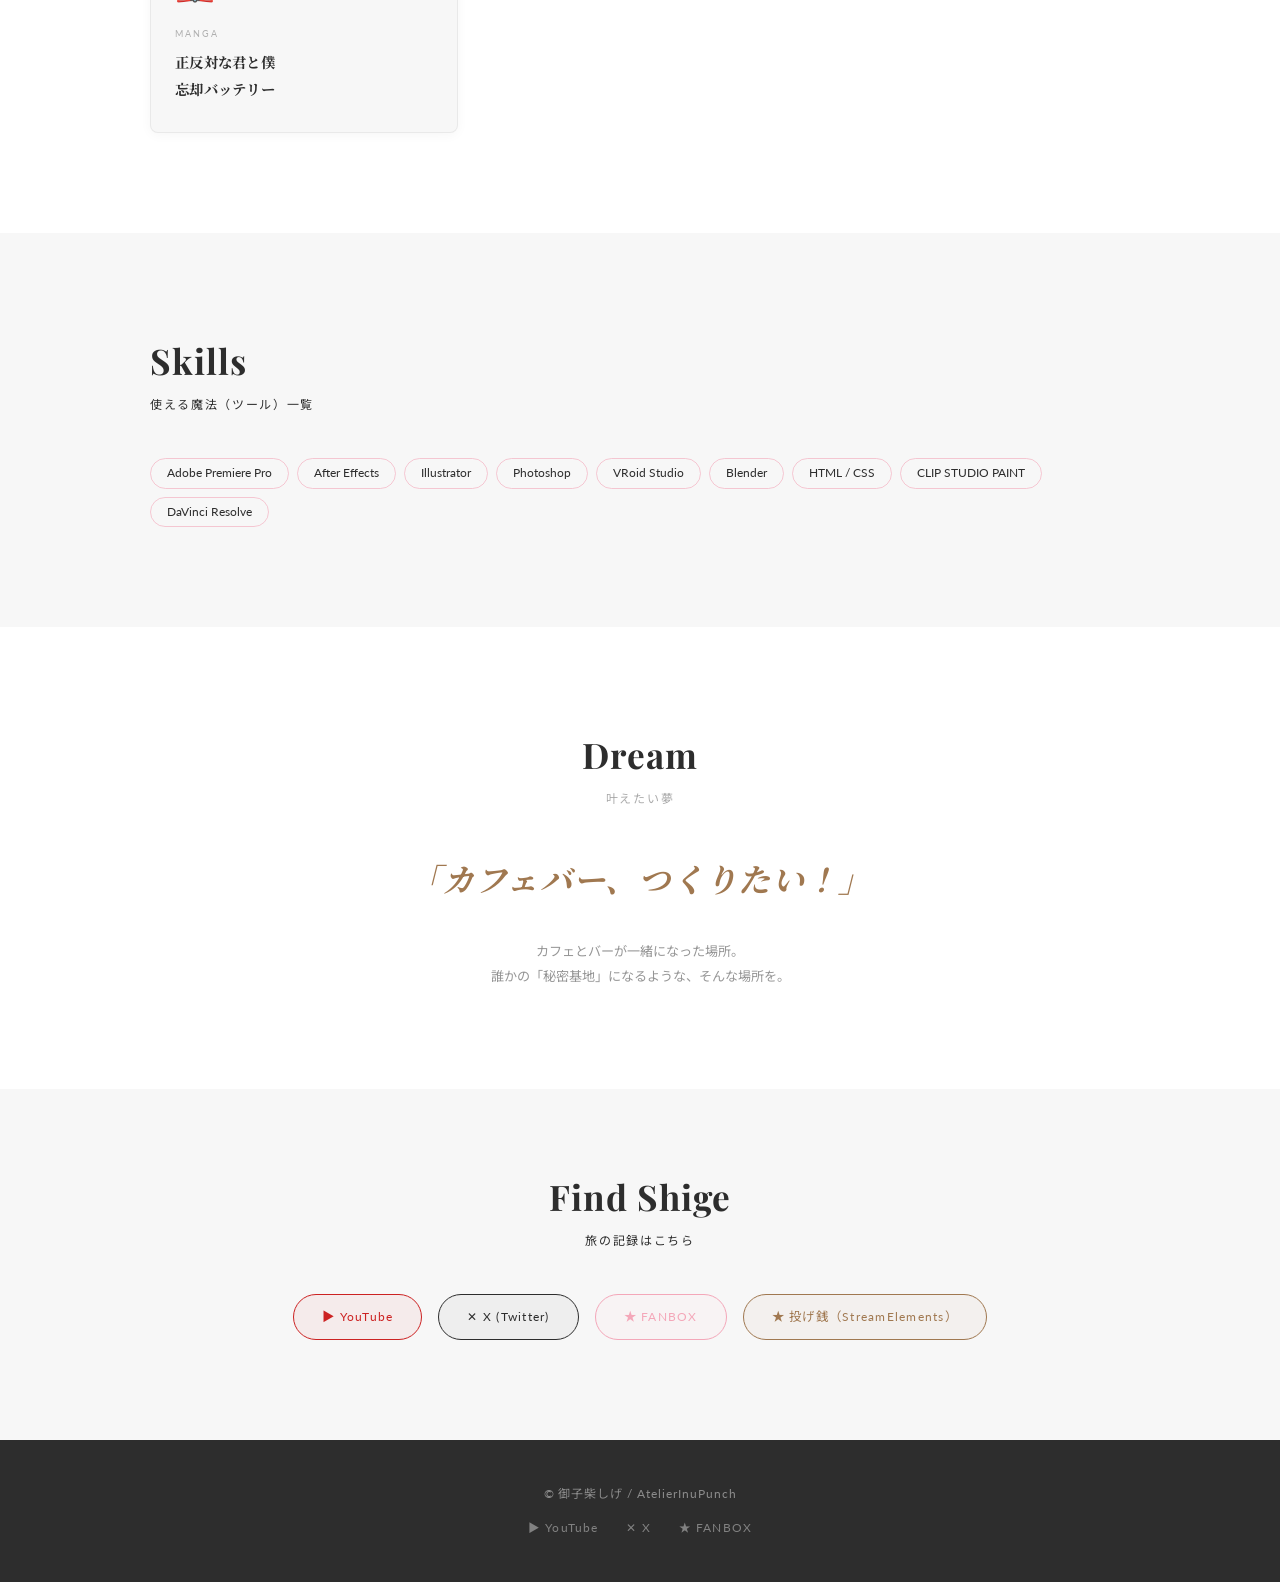
==== commit 27d9f76a: "ポートフォリオ修正・scenarios.html 初公開 - index: Streamelements投げ銭セクション削除、フリーランス法表記削除、レースとシロガネ追加 - about: SNS末尾" ====
--- a/about.html
+++ b/about.html
@@ -363,8 +363,10 @@
     <ul class="site-nav__links">
       <li><a href="index.html#works">WORKS</a></li>
       <li><a href="about.html" style="opacity:1; color: var(--shige-pink);">ABOUT</a></li>
+      <li><a href="scenarios.html">SCENARIO</a></li>
       <li><a href="twins.html">TWINS</a></li>
       <li><a href="index.html#contact">CONTACT</a></li>
+      <li><a href="contact.html">INQUIRY</a></li>
     </ul>
   </nav>
 
@@ -666,6 +668,12 @@
            target="_blank" rel="noopener noreferrer">
           ★ FANBOX
         </a>
+        <a class="sns-btn"
+           href="https://streamelements.com/shigechanwanko/tip"
+           target="_blank" rel="noopener noreferrer"
+           style="color: var(--cocoa-brown); background: rgba(160,120,80,0.06); border-color: var(--cocoa-brown);">
+          ★ 投げ銭（StreamElements）
+        </a>
       </div>
     </div>
   </section>
